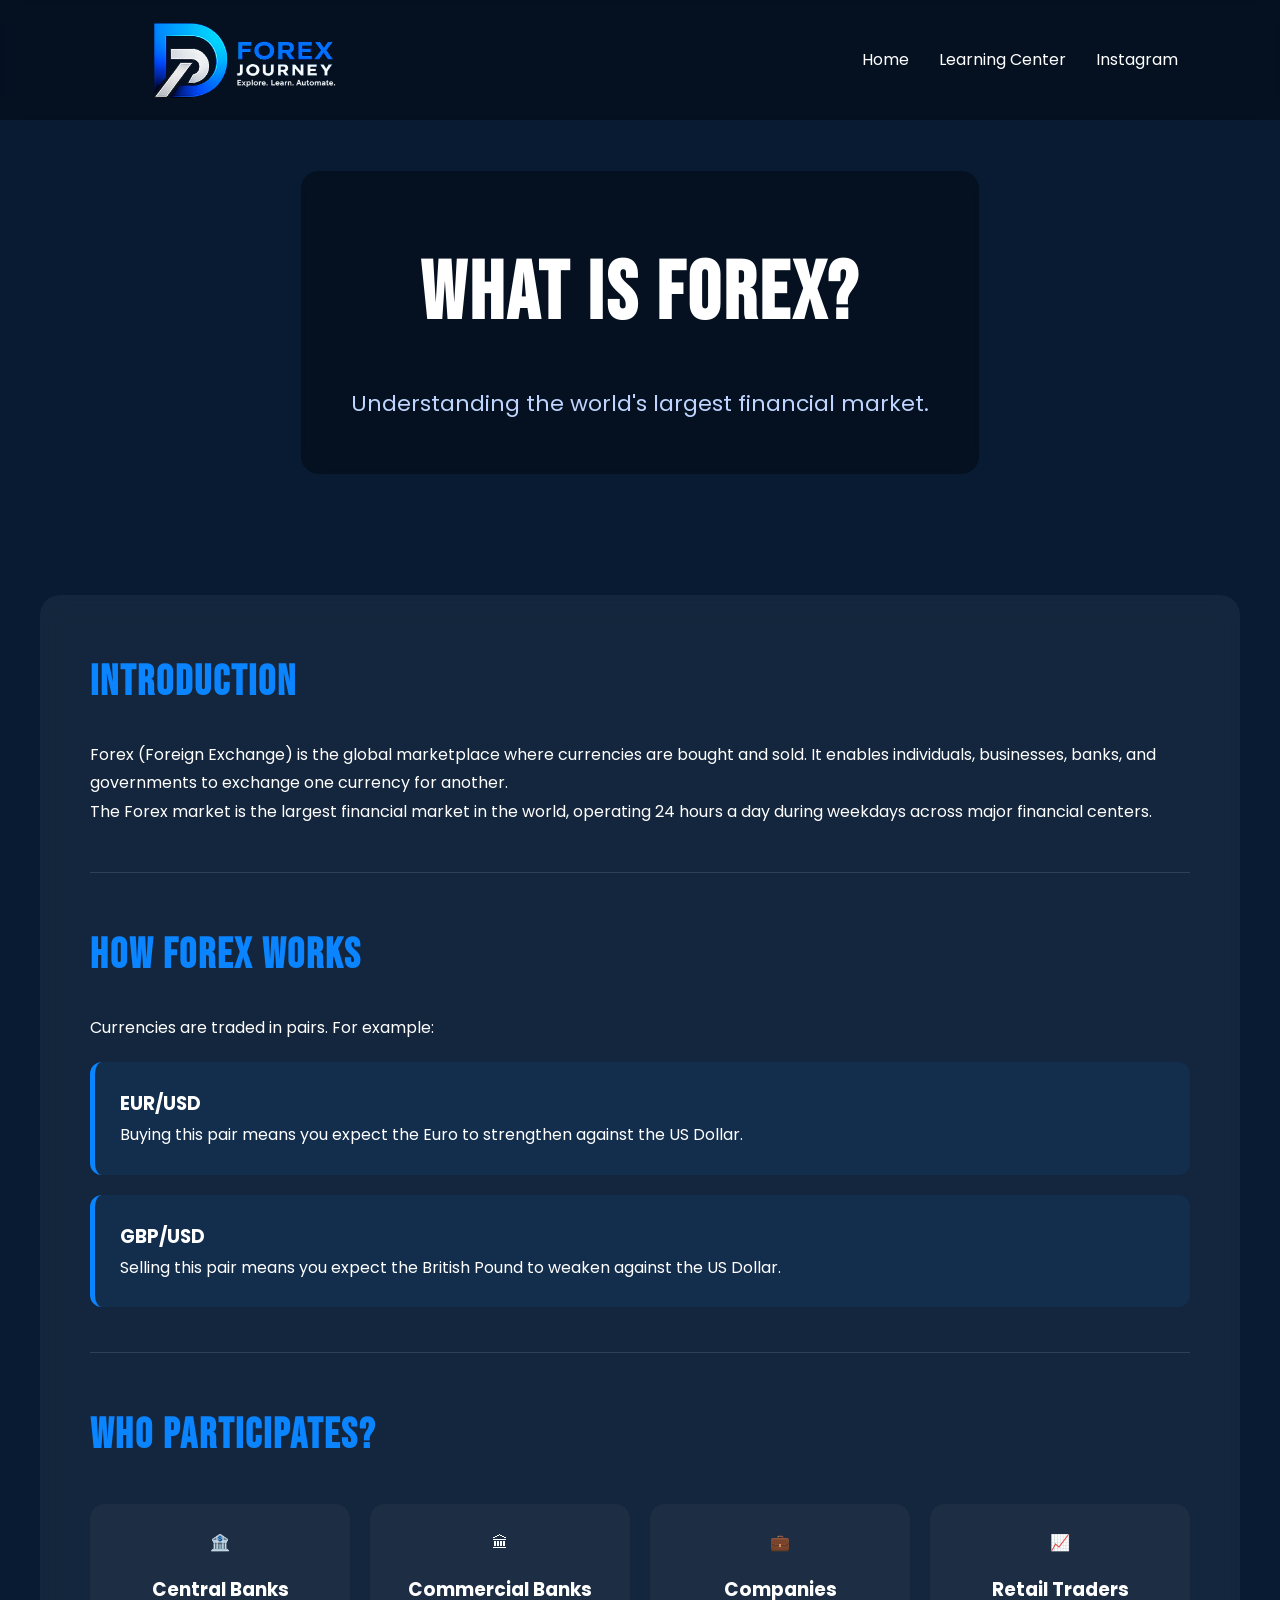
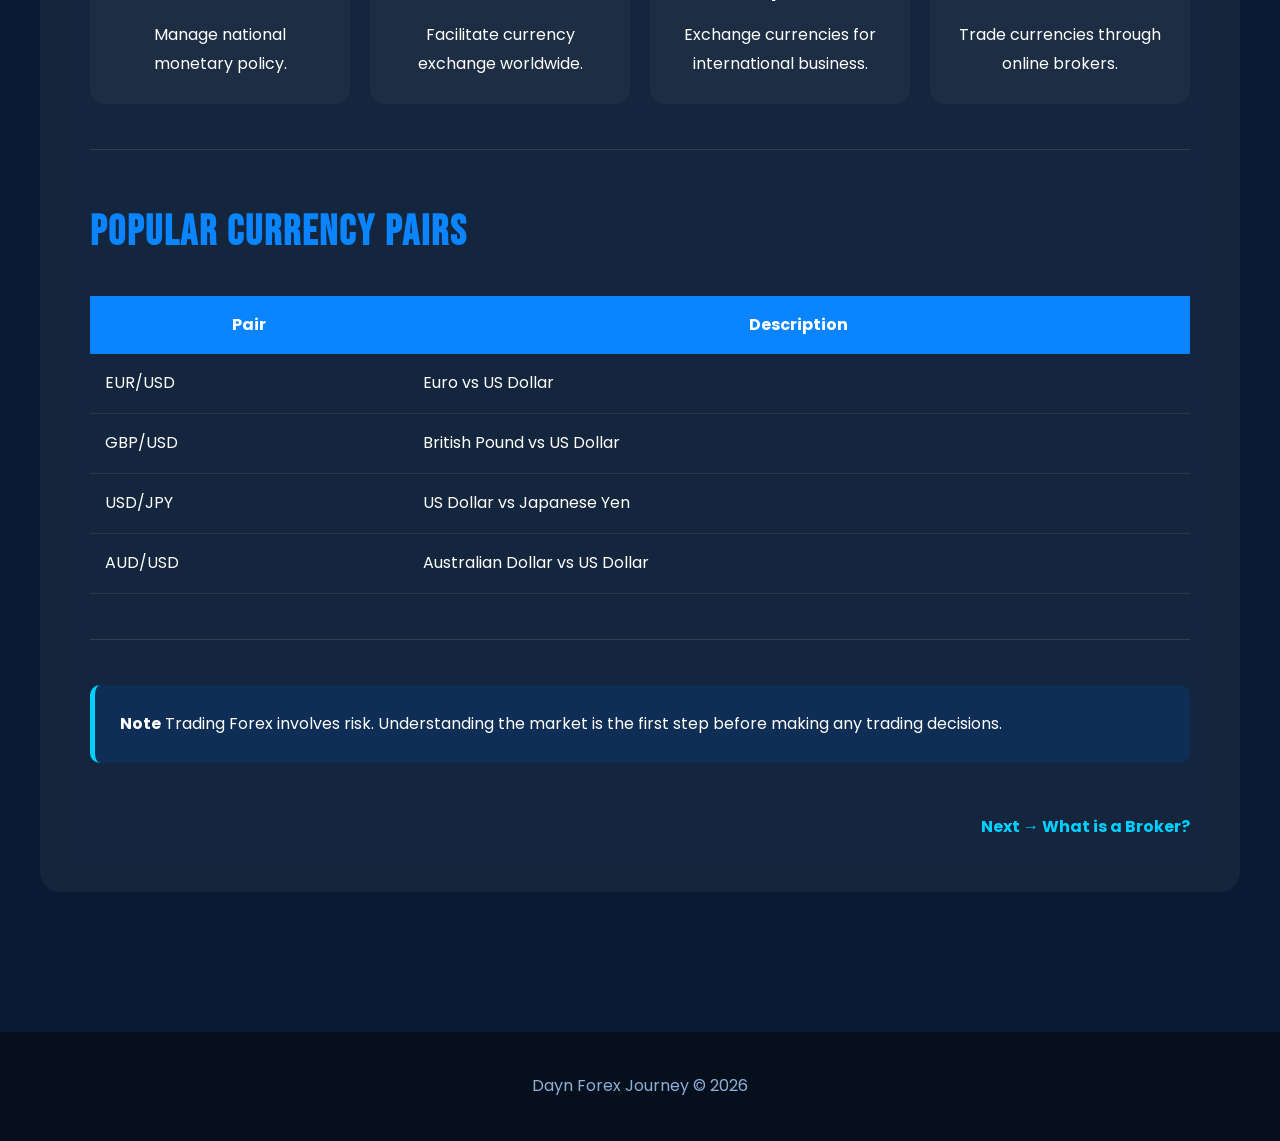
==== index.html @ 337f4b0b "Update index.html" ====
<!DOCTYPE html>
<html lang="en">

<head>

<meta charset="UTF-8">
<meta name="viewport" content="width=device-width, initial-scale=1.0">

<title>What is Forex? | Dayn Forex Journey</title>

<link rel="stylesheet" href="../css/style.css">

<link rel="preconnect" href="https://fonts.googleapis.com">

<link href="https://fonts.googleapis.com/css2?family=Poppins:wght@300;400;500;600;700&family=Bebas+Neue&display=swap" rel="stylesheet">
<style>
    *{
margin:0;
padding:0;
box-sizing:border-box;
}

body{

font-family:'Poppins',sans-serif;

background:#081B33;

color:white;

line-height:1.8;

background-image:
linear-gradient(rgba(8,27,51,.92),rgba(8,27,51,.95)),
url("../images/hero-bg.jpg");

background-size:cover;

background-attachment:fixed;

}

nav{

display:flex;

justify-content:space-between;

align-items:center;

padding:20px 8%;

background:rgba(0,0,0,.35);

backdrop-filter:blur(10px);

position:sticky;

top:0;

z-index:1000;

}

.logo{

font-family:'Bebas Neue';

font-size:34px;

letter-spacing:2px;

}

nav ul{

display:flex;

list-style:none;

gap:30px;

}

nav a{

text-decoration:none;

color:white;

transition:.3s;

}

nav a:hover{

color:#0A84FF;

}

.hero{

height:45vh;

display:flex;

justify-content:center;

align-items:center;

text-align:center;

}
.navbar-brand {
    display: flex;
            align-items: center;
            gap: 15px; /* Jarak antara logo dan teks */
            text-decoration: none;
        }

        .navbar-brand img {
            width: auto; /* Atur ukuran logo di sini */
            height: 80px;
        }

        .brand-text {
            font-size: 22px;
            font-weight: 700;
            color: #ffffff;
            letter-spacing: 1px;
        }

        .brand-text span {
            color: #0A84FF; /* Warna hijau untuk kata 'Forex' */
        }
.overlay{

background:rgba(0,0,0,.35);

padding:50px;

border-radius:18px;

backdrop-filter:blur(10px);

}

.hero h1{

font-family:'Bebas Neue';

font-size:82px;

letter-spacing:3px;

}

.hero p{

font-size:22px;

color:#BFD5FF;

margin-top:15px;

}

.container{

width:1200px;

max-width:95%;

margin:auto;

padding:70px 0;

}

.content{

background:rgba(255,255,255,.05);

padding:50px;

border-radius:20px;

backdrop-filter:blur(12px);

}

h2{

font-family:'Bebas Neue';

font-size:42px;

margin-bottom:20px;

letter-spacing:2px;

color:#0A84FF;

}

hr{

border:none;

height:1px;

background:rgba(255,255,255,.12);

margin:45px 0;

}

.card{

background:rgba(10,132,255,.08);

padding:25px;

border-left:5px solid #0A84FF;

border-radius:12px;

margin-top:20px;

}

.grid{

display:grid;

grid-template-columns:repeat(auto-fit,minmax(220px,1fr));

gap:20px;

margin-top:30px;

}

.info{

background:rgba(255,255,255,.04);

padding:25px;

border-radius:15px;

text-align:center;

transition:.3s;

}

.info:hover{

transform:translateY(-8px);

box-shadow:0 0 20px rgba(10,132,255,.35);

}

.info h3{

margin:15px 0;

}

table{

width:100%;

border-collapse:collapse;

margin-top:25px;

}

th{

background:#0A84FF;

padding:15px;

}

td{

padding:15px;

border-bottom:1px solid rgba(255,255,255,.08);

}

.note{

margin-top:40px;

padding:25px;

background:#0F2E55;

border-left:5px solid #00CFFF;

border-radius:10px;

}

.next{

margin-top:50px;

text-align:right;

}

.next a{

color:#00CFFF;

text-decoration:none;

font-weight:bold;

}

footer{

padding:40px;

text-align:center;

color:#8FAED8;

margin-top:70px;

background:#06101D;

}
</style>
</head>

<body>

<nav>
<a href="#" class="navbar-brand">
            <img src="logo.png">
            
        </a>

<ul>

<li><a href="index.html">Home</a></li>

<li><a href="documentation.html">Learning Center</a></li>

<li><a href="https://www.instagram.com/daynfx_/">Instagram</a></li>

</ul>

</nav>

<header class="hero">

<div class="overlay">

<h1>WHAT IS FOREX?</h1>

<p>

Understanding the world's largest financial market.

</p>

</div>

</header>

<div class="container">

<div class="content">

<h2>Introduction</h2>

<p>

Forex (Foreign Exchange) is the global marketplace where currencies are bought and sold. It enables individuals, businesses, banks, and governments to exchange one currency for another.

</p>

<p>

The Forex market is the largest financial market in the world, operating 24 hours a day during weekdays across major financial centers.

</p>

<hr>

<h2>How Forex Works</h2>

<p>

Currencies are traded in pairs.

For example:

</p>

<div class="card">

<h3>EUR/USD</h3>

<p>

Buying this pair means you expect the Euro to strengthen against the US Dollar.

</p>

</div>

<div class="card">

<h3>GBP/USD</h3>

<p>

Selling this pair means you expect the British Pound to weaken against the US Dollar.

</p>

</div>

<hr>

<h2>Who Participates?</h2>

<div class="grid">

<div class="info">

🏦

<h3>Central Banks</h3>

<p>

Manage national monetary policy.

</p>

</div>

<div class="info">

🏛

<h3>Commercial Banks</h3>

<p>

Facilitate currency exchange worldwide.

</p>

</div>

<div class="info">

💼

<h3>Companies</h3>

<p>

Exchange currencies for international business.

</p>

</div>

<div class="info">

📈

<h3>Retail Traders</h3>

<p>

Trade currencies through online brokers.

</p>

</div>

</div>

<hr>

<h2>Popular Currency Pairs</h2>

<table>

<tr>

<th>Pair</th>

<th>Description</th>

</tr>

<tr>

<td>EUR/USD</td>

<td>Euro vs US Dollar</td>

</tr>

<tr>

<td>GBP/USD</td>

<td>British Pound vs US Dollar</td>

</tr>

<tr>

<td>USD/JPY</td>

<td>US Dollar vs Japanese Yen</td>

</tr>

<tr>

<td>AUD/USD</td>

<td>Australian Dollar vs US Dollar</td>

</tr>

</table>

<hr>

<div class="note">

<strong>Note</strong>

Trading Forex involves risk. Understanding the market is the first step before making any trading decisions.

</div>

<div class="next">

<a href="what-is-broker.html">

Next →

What is a Broker?

</a>

</div>

</div>

</div>

<footer>

Dayn Forex Journey © 2026

</footer>

</body>

</html>
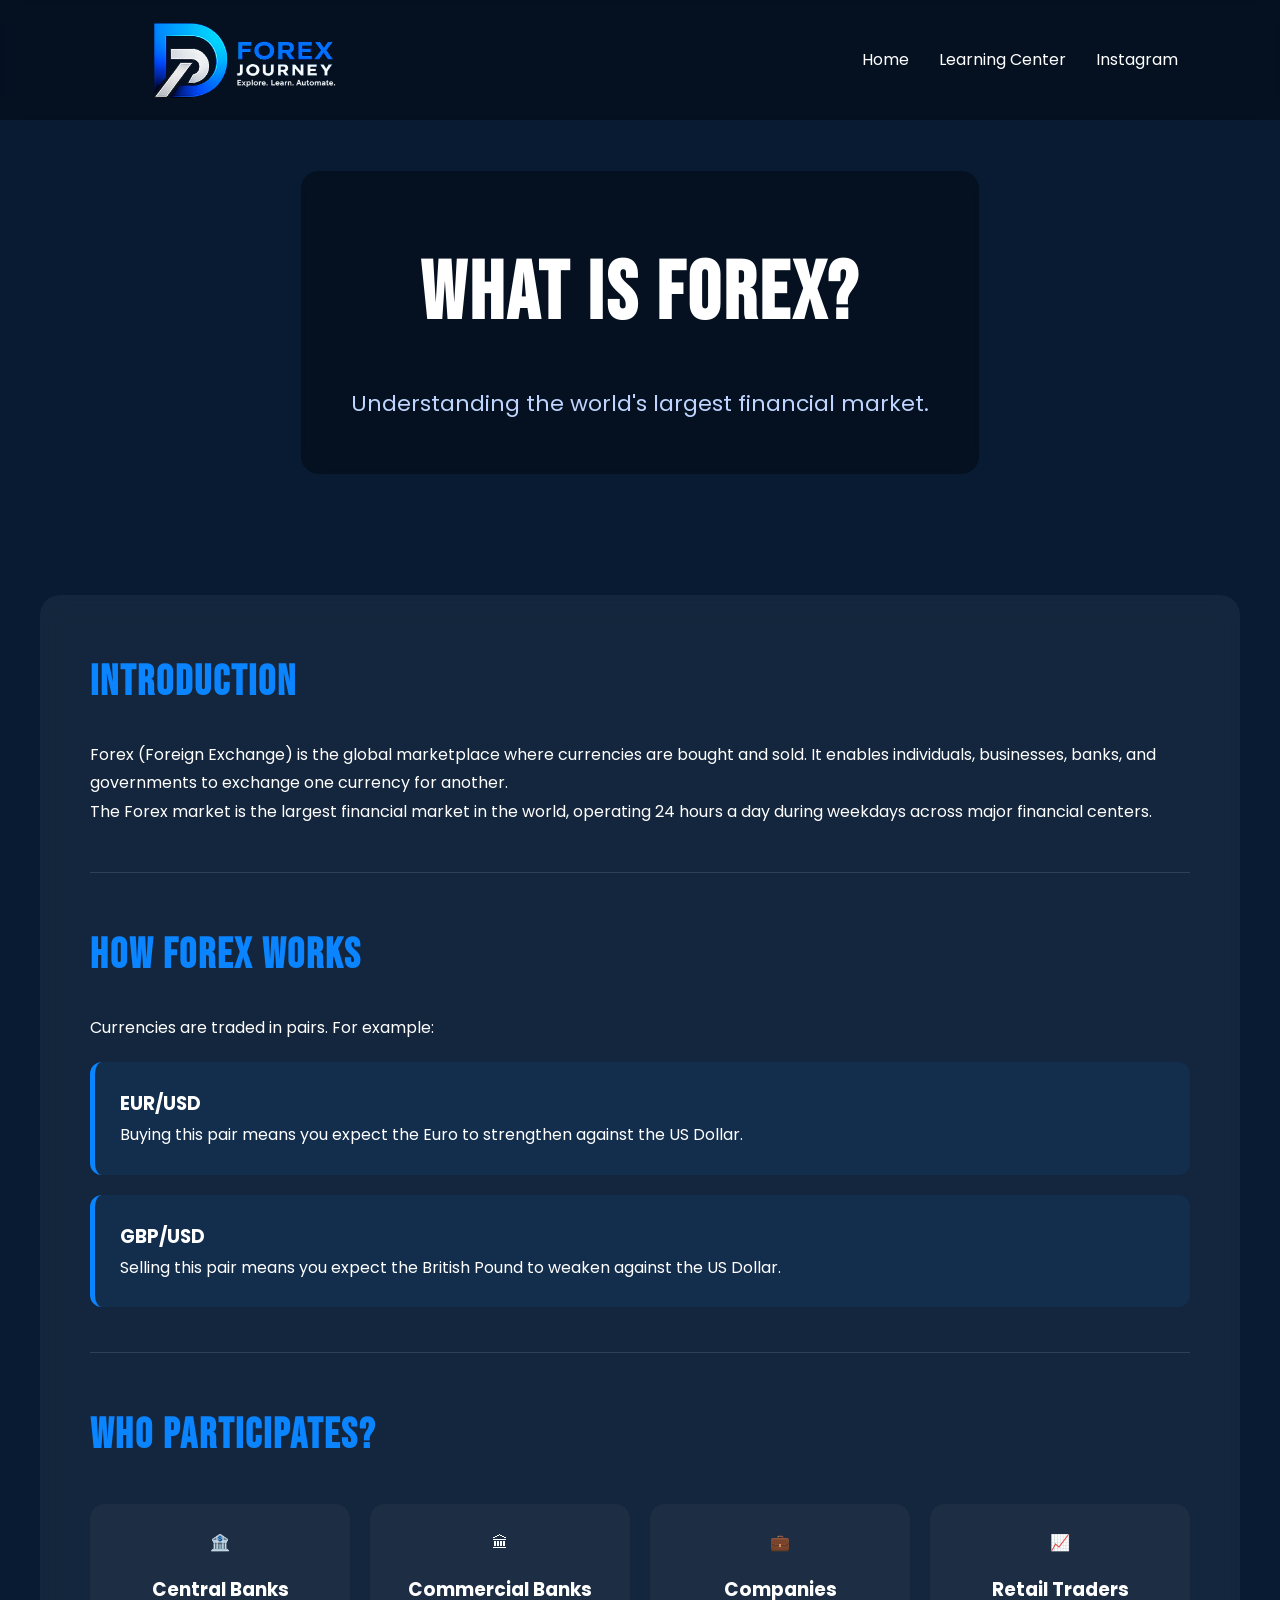
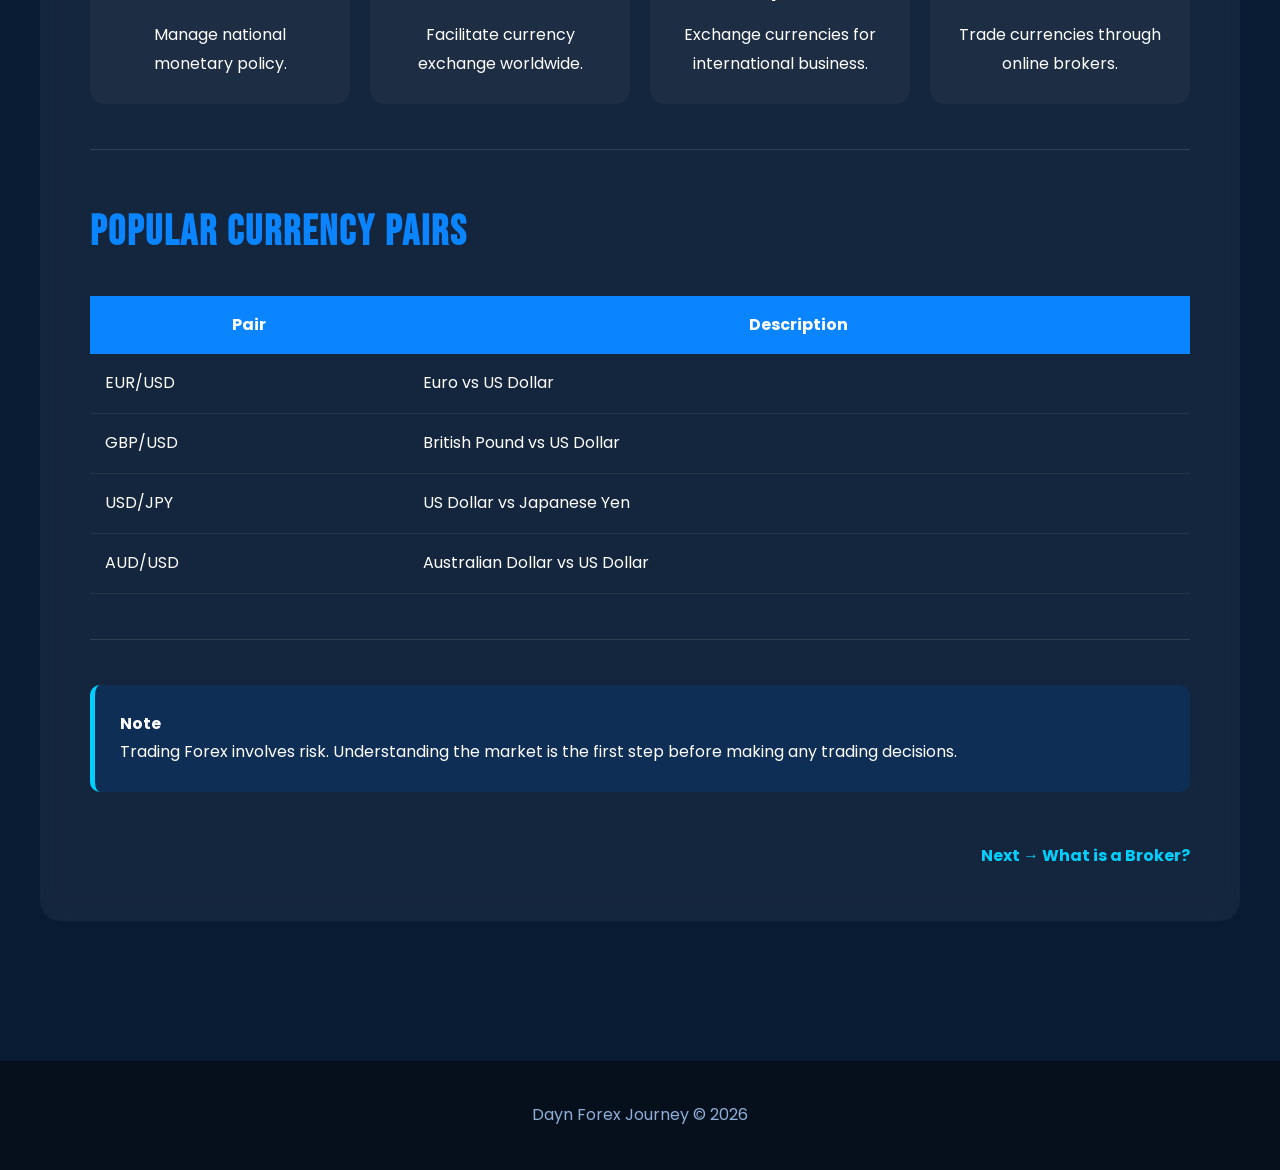
==== commit db00971d: "Refactor HTML and CSS for better structure and responsiveness" ====
--- a/index.html
+++ b/index.html
@@ -2,581 +2,422 @@
 <html lang="en">
 
 <head>
-
 <meta charset="UTF-8">
 <meta name="viewport" content="width=device-width, initial-scale=1.0">
 
 <title>What is Forex? | Dayn Forex Journey</title>
 
 <link rel="stylesheet" href="../css/style.css">
-
 <link rel="preconnect" href="https://fonts.googleapis.com">
-
 <link href="https://fonts.googleapis.com/css2?family=Poppins:wght@300;400;500;600;700&family=Bebas+Neue&display=swap" rel="stylesheet">
+
 <style>
-    *{
-margin:0;
-padding:0;
-box-sizing:border-box;
-}
-
-body{
-
-font-family:'Poppins',sans-serif;
-
-background:#081B33;
-
-color:white;
-
-line-height:1.8;
-
-background-image:
-linear-gradient(rgba(8,27,51,.92),rgba(8,27,51,.95)),
-url("../images/hero-bg.jpg");
-
-background-size:cover;
-
-background-attachment:fixed;
-
-}
-
-nav{
-
-display:flex;
-
-justify-content:space-between;
-
-align-items:center;
-
-padding:20px 8%;
-
-background:rgba(0,0,0,.35);
-
-backdrop-filter:blur(10px);
-
-position:sticky;
-
-top:0;
-
-z-index:1000;
-
-}
-
-.logo{
-
-font-family:'Bebas Neue';
-
-font-size:34px;
-
-letter-spacing:2px;
-
-}
-
-nav ul{
-
-display:flex;
-
-list-style:none;
-
-gap:30px;
-
-}
-
-nav a{
-
-text-decoration:none;
-
-color:white;
-
-transition:.3s;
-
-}
-
-nav a:hover{
-
-color:#0A84FF;
-
-}
-
-.hero{
-
-height:45vh;
-
-display:flex;
-
-justify-content:center;
-
-align-items:center;
-
-text-align:center;
-
-}
-.navbar-brand {
-    display: flex;
-            align-items: center;
-            gap: 15px; /* Jarak antara logo dan teks */
-            text-decoration: none;
-        }
-
-        .navbar-brand img {
-            width: auto; /* Atur ukuran logo di sini */
-            height: 80px;
-        }
-
-        .brand-text {
-            font-size: 22px;
-            font-weight: 700;
-            color: #ffffff;
-            letter-spacing: 1px;
-        }
-
-        .brand-text span {
-            color: #0A84FF; /* Warna hijau untuk kata 'Forex' */
-        }
-.overlay{
-
-background:rgba(0,0,0,.35);
-
-padding:50px;
-
-border-radius:18px;
-
-backdrop-filter:blur(10px);
-
-}
-
-.hero h1{
-
-font-family:'Bebas Neue';
-
-font-size:82px;
-
-letter-spacing:3px;
-
-}
-
-.hero p{
-
-font-size:22px;
-
-color:#BFD5FF;
-
-margin-top:15px;
-
-}
-
-.container{
-
-width:1200px;
-
-max-width:95%;
-
-margin:auto;
-
-padding:70px 0;
-
-}
-
-.content{
-
-background:rgba(255,255,255,.05);
-
-padding:50px;
-
-border-radius:20px;
-
-backdrop-filter:blur(12px);
-
-}
-
-h2{
-
-font-family:'Bebas Neue';
-
-font-size:42px;
-
-margin-bottom:20px;
-
-letter-spacing:2px;
-
-color:#0A84FF;
-
-}
-
-hr{
-
-border:none;
-
-height:1px;
-
-background:rgba(255,255,255,.12);
-
-margin:45px 0;
-
-}
-
-.card{
-
-background:rgba(10,132,255,.08);
-
-padding:25px;
-
-border-left:5px solid #0A84FF;
-
-border-radius:12px;
-
-margin-top:20px;
-
-}
-
-.grid{
-
-display:grid;
-
-grid-template-columns:repeat(auto-fit,minmax(220px,1fr));
-
-gap:20px;
-
-margin-top:30px;
-
-}
-
-.info{
-
-background:rgba(255,255,255,.04);
-
-padding:25px;
-
-border-radius:15px;
-
-text-align:center;
-
-transition:.3s;
-
-}
-
-.info:hover{
-
-transform:translateY(-8px);
-
-box-shadow:0 0 20px rgba(10,132,255,.35);
-
-}
-
-.info h3{
-
-margin:15px 0;
-
-}
-
-table{
-
-width:100%;
-
-border-collapse:collapse;
-
-margin-top:25px;
-
-}
-
-th{
-
-background:#0A84FF;
-
-padding:15px;
-
-}
-
-td{
-
-padding:15px;
-
-border-bottom:1px solid rgba(255,255,255,.08);
-
-}
-
-.note{
-
-margin-top:40px;
-
-padding:25px;
-
-background:#0F2E55;
-
-border-left:5px solid #00CFFF;
-
-border-radius:10px;
-
-}
-
-.next{
-
-margin-top:50px;
-
-text-align:right;
-
-}
-
-.next a{
-
-color:#00CFFF;
-
-text-decoration:none;
-
-font-weight:bold;
-
-}
-
-footer{
-
-padding:40px;
-
-text-align:center;
-
-color:#8FAED8;
-
-margin-top:70px;
-
-background:#06101D;
-
-}
+    * {
+        margin: 0;
+        padding: 0;
+        box-sizing: border-box;
+    }
+
+    body {
+        font-family: 'Poppins', sans-serif;
+        background: #081B33;
+        color: white;
+        line-height: 1.8;
+        background-image:
+            linear-gradient(rgba(8, 27, 51, .92), rgba(8, 27, 51, .95)),
+            url("../images/hero-bg.jpg");
+        background-size: cover;
+        background-attachment: fixed;
+    }
+
+    nav {
+        display: flex;
+        justify-content: space-between;
+        align-items: center;
+        padding: 20px 8%;
+        background: rgba(0, 0, 0, .35);
+        backdrop-filter: blur(10px);
+        position: sticky;
+        top: 0;
+        z-index: 1000;
+    }
+
+    .logo {
+        font-family: 'Bebas Neue';
+        font-size: 34px;
+        letter-spacing: 2px;
+    }
+
+    nav ul {
+        display: flex;
+        list-style: none;
+        gap: 30px;
+    }
+
+    nav a {
+        text-decoration: none;
+        color: white;
+        transition: .3s;
+    }
+
+    nav a:hover {
+        color: #0A84FF;
+    }
+
+    .hero {
+        height: 45vh;
+        display: flex;
+        justify-content: center;
+        align-items: center;
+        text-align: center;
+    }
+
+    .navbar-brand {
+        display: flex;
+        align-items: center;
+        gap: 15px;
+        text-decoration: none;
+    }
+
+    .navbar-brand img {
+        width: auto;
+        height: 80px;
+    }
+
+    .brand-text {
+        font-size: 22px;
+        font-weight: 700;
+        color: #ffffff;
+        letter-spacing: 1px;
+    }
+
+    .brand-text span {
+        color: #0A84FF;
+    }
+
+    .overlay {
+        background: rgba(0, 0, 0, .35);
+        padding: 50px;
+        border-radius: 18px;
+        backdrop-filter: blur(10px);
+    }
+
+    .hero h1 {
+        font-family: 'Bebas Neue';
+        font-size: 82px;
+        letter-spacing: 3px;
+    }
+
+    .hero p {
+        font-size: 22px;
+        color: #BFD5FF;
+        margin-top: 15px;
+    }
+
+    .container {
+        width: 1200px;
+        max-width: 95%;
+        margin: auto;
+        padding: 70px 0;
+    }
+
+    .content {
+        background: rgba(255, 255, 255, .05);
+        padding: 50px;
+        border-radius: 20px;
+        backdrop-filter: blur(12px);
+    }
+
+    h2 {
+        font-family: 'Bebas Neue';
+        font-size: 42px;
+        margin-bottom: 20px;
+        letter-spacing: 2px;
+        color: #0A84FF;
+    }
+
+    hr {
+        border: none;
+        height: 1px;
+        background: rgba(255, 255, 255, .12);
+        margin: 45px 0;
+    }
+
+    .card {
+        background: rgba(10, 132, 255, .08);
+        padding: 25px;
+        border-left: 5px solid #0A84FF;
+        border-radius: 12px;
+        margin-top: 20px;
+    }
+
+    .grid {
+        display: grid;
+        grid-template-columns: repeat(auto-fit, minmax(220px, 1fr));
+        gap: 20px;
+        margin-top: 30px;
+    }
+
+    .info {
+        background: rgba(255, 255, 255, .04);
+        padding: 25px;
+        border-radius: 15px;
+        text-align: center;
+        transition: .3s;
+    }
+
+    .info:hover {
+        transform: translateY(-8px);
+        box-shadow: 0 0 20px rgba(10, 132, 255, .35);
+    }
+
+    .info h3 {
+        margin: 15px 0;
+    }
+
+    table {
+        width: 100%;
+        border-collapse: collapse;
+        margin-top: 25px;
+    }
+
+    th {
+        background: #0A84FF;
+        padding: 15px;
+    }
+
+    td {
+        padding: 15px;
+        border-bottom: 1px solid rgba(255, 255, 255, .08);
+    }
+
+    .note {
+        margin-top: 40px;
+        padding: 25px;
+        background: #0F2E55;
+        border-left: 5px solid #00CFFF;
+        border-radius: 10px;
+    }
+
+    .next {
+        margin-top: 50px;
+        text-align: right;
+    }
+
+    .next a {
+        color: #00CFFF;
+        text-decoration: none;
+        font-weight: bold;
+    }
+
+    footer {
+        padding: 40px;
+        text-align: center;
+        color: #8FAED8;
+        margin-top: 70px;
+        background: #06101D;
+    }
+
+    /* =========================================
+       TAMBAHAN CSS HAMBURGER MENU & RESPONSIVE 
+       ========================================= */
+    .hamburger {
+        display: none;
+        cursor: pointer;
+        flex-direction: column;
+        gap: 5px;
+    }
+
+    .hamburger .bar {
+        width: 25px;
+        height: 3px;
+        background-color: white;
+        transition: all 0.3s ease;
+        border-radius: 3px;
+    }
+
+    @media (max-width: 768px) {
+        .hamburger {
+            display: flex;
+        }
+
+        nav ul {
+            position: absolute;
+            top: 100%; /* Turun persis ke bawah navbar */
+            left: -100%; /* Sembunyikan ke sisi kiri layar secara default */
+            flex-direction: column;
+            background: rgba(8, 27, 51, 0.95); /* Warna background gelap supaya teks terbaca */
+            width: 100%;
+            text-align: center;
+            transition: 0.4s ease;
+            padding: 20px 0;
+            backdrop-filter: blur(10px);
+            gap: 0;
+            border-bottom: 1px solid rgba(255,255,255,0.1);
+        }
+
+        /* Class ini ditambahkan oleh JavaScript saat hamburger diklik */
+        nav ul.active {
+            left: 0;
+        }
+
+        nav ul li {
+            margin: 15px 0;
+        }
+
+        /* Animasi garis hamburger menjadi bentuk 'X' */
+        .hamburger.active .bar:nth-child(1) {
+            transform: translateY(8px) rotate(45deg);
+        }
+        .hamburger.active .bar:nth-child(2) {
+            opacity: 0;
+        }
+        .hamburger.active .bar:nth-child(3) {
+            transform: translateY(-8px) rotate(-45deg);
+        }
+        
+        /* Tambahan penyesuaian teks hero di mobile agar tidak terlalu besar */
+        .hero h1 {
+            font-size: 50px;
+        }
+        .hero p {
+            font-size: 16px;
+        }
+        .overlay {
+            padding: 30px;
+        }
+    }
 </style>
 </head>
 
 <body>
 
 <nav>
-<a href="#" class="navbar-brand">
-            <img src="logo.png">
-            
-        </a>
-
-<ul>
-
-<li><a href="index.html">Home</a></li>
-
-<li><a href="documentation.html">Learning Center</a></li>
-
-<li><a href="https://www.instagram.com/daynfx_/">Instagram</a></li>
-
-</ul>
-
+    <a href="#" class="navbar-brand">
+        <img src="logo.png">
+    </a>
+
+    <ul>
+        <li><a href="index.html">Home</a></li>
+        <li><a href="documentation.html">Learning Center</a></li>
+        <li><a href="https://www.instagram.com/daynfx_/">Instagram</a></li>
+    </ul>
+
+    <!-- TAMBAHAN HTML HAMBURGER ICON -->
+    <div class="hamburger">
+        <span class="bar"></span>
+        <span class="bar"></span>
+        <span class="bar"></span>
+    </div>
 </nav>
 
 <header class="hero">
-
-<div class="overlay">
-
-<h1>WHAT IS FOREX?</h1>
-
-<p>
-
-Understanding the world's largest financial market.
-
-</p>
-
+    <div class="overlay">
+        <h1>WHAT IS FOREX?</h1>
+        <p>Understanding the world's largest financial market.</p>
+    </div>
+</header>
+
+<div class="container">
+    <div class="content">
+        <h2>Introduction</h2>
+        <p>
+        Forex (Foreign Exchange) is the global marketplace where currencies are bought and sold. It enables individuals, businesses, banks, and governments to exchange one currency for another.
+        </p>
+        <p>
+        The Forex market is the largest financial market in the world, operating 24 hours a day during weekdays across major financial centers.
+        </p>
+        <hr>
+
+        <h2>How Forex Works</h2>
+        <p>Currencies are traded in pairs. For example:</p>
+
+        <div class="card">
+            <h3>EUR/USD</h3>
+            <p>Buying this pair means you expect the Euro to strengthen against the US Dollar.</p>
+        </div>
+        <div class="card">
+            <h3>GBP/USD</h3>
+            <p>Selling this pair means you expect the British Pound to weaken against the US Dollar.</p>
+        </div>
+        <hr>
+
+        <h2>Who Participates?</h2>
+        <div class="grid">
+            <div class="info">
+                🏦
+                <h3>Central Banks</h3>
+                <p>Manage national monetary policy.</p>
+            </div>
+            <div class="info">
+                🏛
+                <h3>Commercial Banks</h3>
+                <p>Facilitate currency exchange worldwide.</p>
+            </div>
+            <div class="info">
+                💼
+                <h3>Companies</h3>
+                <p>Exchange currencies for international business.</p>
+            </div>
+            <div class="info">
+                📈
+                <h3>Retail Traders</h3>
+                <p>Trade currencies through online brokers.</p>
+            </div>
+        </div>
+        <hr>
+
+        <h2>Popular Currency Pairs</h2>
+        <table>
+            <tr>
+                <th>Pair</th>
+                <th>Description</th>
+            </tr>
+            <tr>
+                <td>EUR/USD</td>
+                <td>Euro vs US Dollar</td>
+            </tr>
+            <tr>
+                <td>GBP/USD</td>
+                <td>British Pound vs US Dollar</td>
+            </tr>
+            <tr>
+                <td>USD/JPY</td>
+                <td>US Dollar vs Japanese Yen</td>
+            </tr>
+            <tr>
+                <td>AUD/USD</td>
+                <td>Australian Dollar vs US Dollar</td>
+            </tr>
+        </table>
+        <hr>
+
+        <div class="note">
+            <strong>Note</strong><br>
+            Trading Forex involves risk. Understanding the market is the first step before making any trading decisions.
+        </div>
+
+        <div class="next">
+            <a href="what-is-broker.html">Next → What is a Broker?</a>
+        </div>
+    </div>
 </div>
 
-</header>
-
-<div class="container">
-
-<div class="content">
-
-<h2>Introduction</h2>
-
-<p>
-
-Forex (Foreign Exchange) is the global marketplace where currencies are bought and sold. It enables individuals, businesses, banks, and governments to exchange one currency for another.
-
-</p>
-
-<p>
-
-The Forex market is the largest financial market in the world, operating 24 hours a day during weekdays across major financial centers.
-
-</p>
-
-<hr>
-
-<h2>How Forex Works</h2>
-
-<p>
-
-Currencies are traded in pairs.
-
-For example:
-
-</p>
-
-<div class="card">
-
-<h3>EUR/USD</h3>
-
-<p>
-
-Buying this pair means you expect the Euro to strengthen against the US Dollar.
-
-</p>
-
-</div>
-
-<div class="card">
-
-<h3>GBP/USD</h3>
-
-<p>
-
-Selling this pair means you expect the British Pound to weaken against the US Dollar.
-
-</p>
-
-</div>
-
-<hr>
-
-<h2>Who Participates?</h2>
-
-<div class="grid">
-
-<div class="info">
-
-🏦
-
-<h3>Central Banks</h3>
-
-<p>
-
-Manage national monetary policy.
-
-</p>
-
-</div>
-
-<div class="info">
-
-🏛
-
-<h3>Commercial Banks</h3>
-
-<p>
-
-Facilitate currency exchange worldwide.
-
-</p>
-
-</div>
-
-<div class="info">
-
-💼
-
-<h3>Companies</h3>
-
-<p>
-
-Exchange currencies for international business.
-
-</p>
-
-</div>
-
-<div class="info">
-
-📈
-
-<h3>Retail Traders</h3>
-
-<p>
-
-Trade currencies through online brokers.
-
-</p>
-
-</div>
-
-</div>
-
-<hr>
-
-<h2>Popular Currency Pairs</h2>
-
-<table>
-
-<tr>
-
-<th>Pair</th>
-
-<th>Description</th>
-
-</tr>
-
-<tr>
-
-<td>EUR/USD</td>
-
-<td>Euro vs US Dollar</td>
-
-</tr>
-
-<tr>
-
-<td>GBP/USD</td>
-
-<td>British Pound vs US Dollar</td>
-
-</tr>
-
-<tr>
-
-<td>USD/JPY</td>
-
-<td>US Dollar vs Japanese Yen</td>
-
-</tr>
-
-<tr>
-
-<td>AUD/USD</td>
-
-<td>Australian Dollar vs US Dollar</td>
-
-</tr>
-
-</table>
-
-<hr>
-
-<div class="note">
-
-<strong>Note</strong>
-
-Trading Forex involves risk. Understanding the market is the first step before making any trading decisions.
-
-</div>
-
-<div class="next">
-
-<a href="what-is-broker.html">
-
-Next →
-
-What is a Broker?
-
-</a>
-
-</div>
-
-</div>
-
-</div>
-
 <footer>
-
-Dayn Forex Journey © 2026
-
+    Dayn Forex Journey © 2026
 </footer>
 
+<!-- TAMBAHAN JAVASCRIPT UNTUK TRIGGER MENU -->
+<script>
+    const hamburger = document.querySelector(".hamburger");
+    const navMenu = document.querySelector("nav ul");
+
+    hamburger.addEventListener("click", () => {
+        // Menambah/menghapus class "active" saat ikon diklik
+        hamburger.classList.toggle("active");
+        navMenu.classList.toggle("active");
+    });
+</script>
+
 </body>
-
 </html>
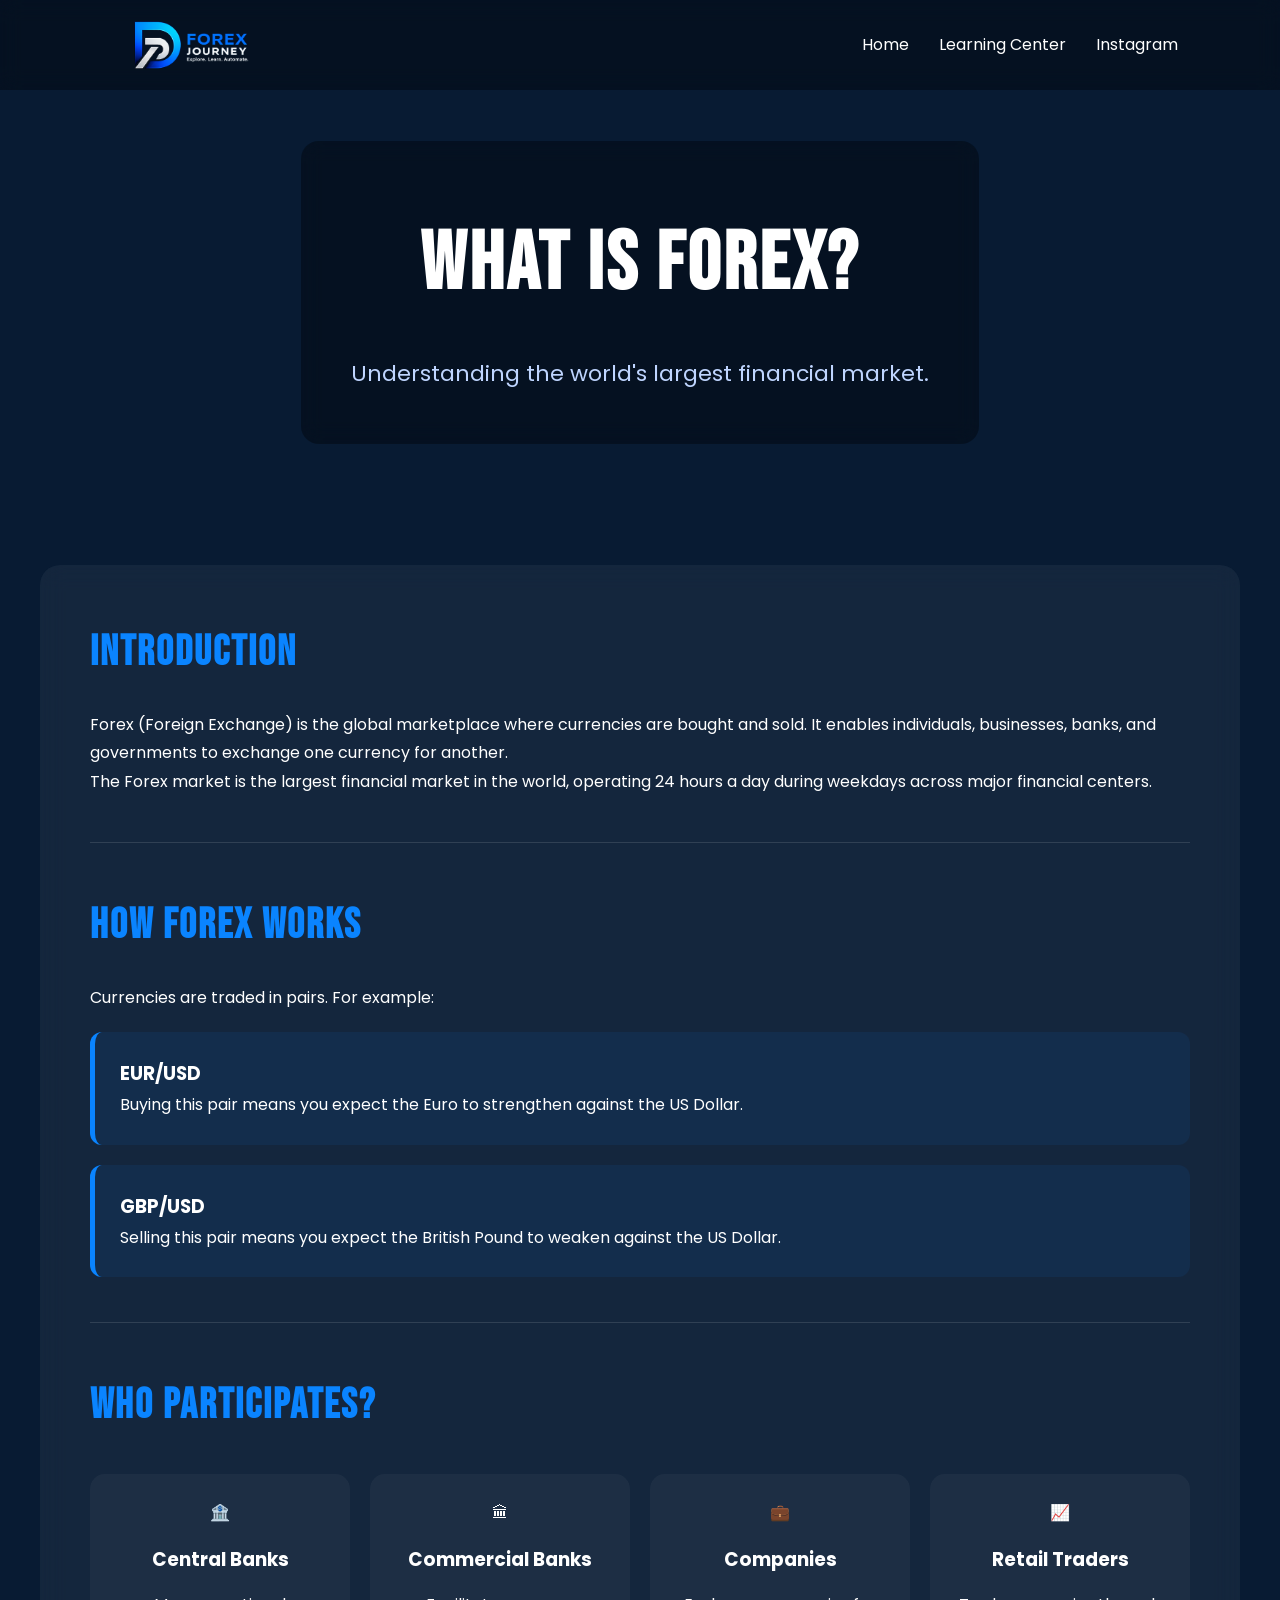
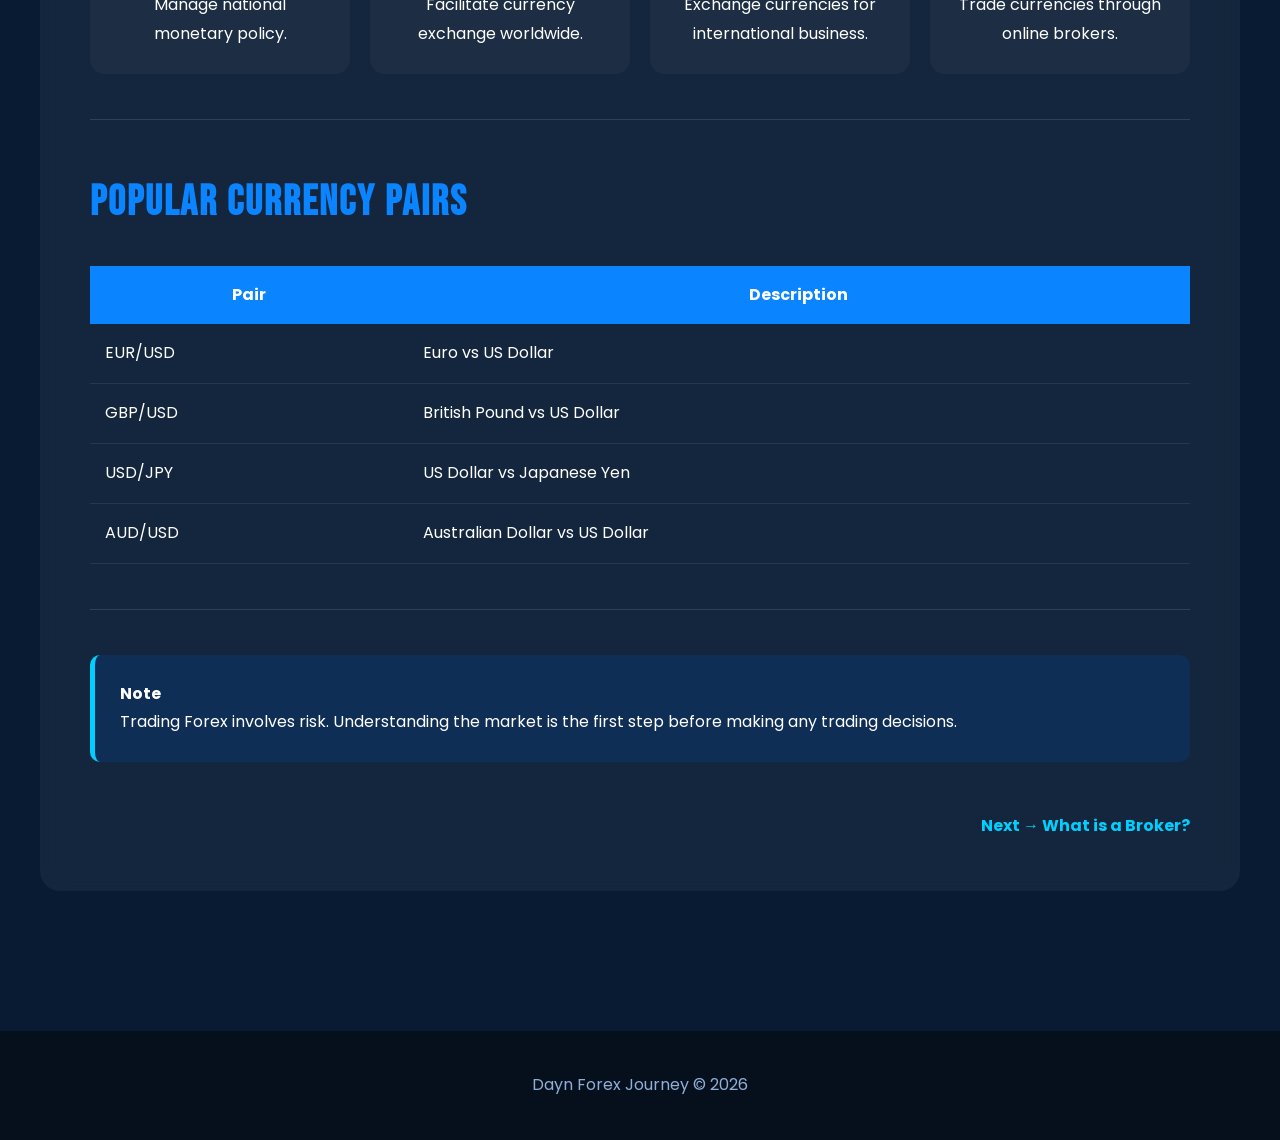
==== commit c7f97003: "Update index.html" ====
--- a/index.html
+++ b/index.html
@@ -81,7 +81,7 @@
 
     .navbar-brand img {
         width: auto;
-        height: 80px;
+        height: 50px;
     }
 
     .brand-text {
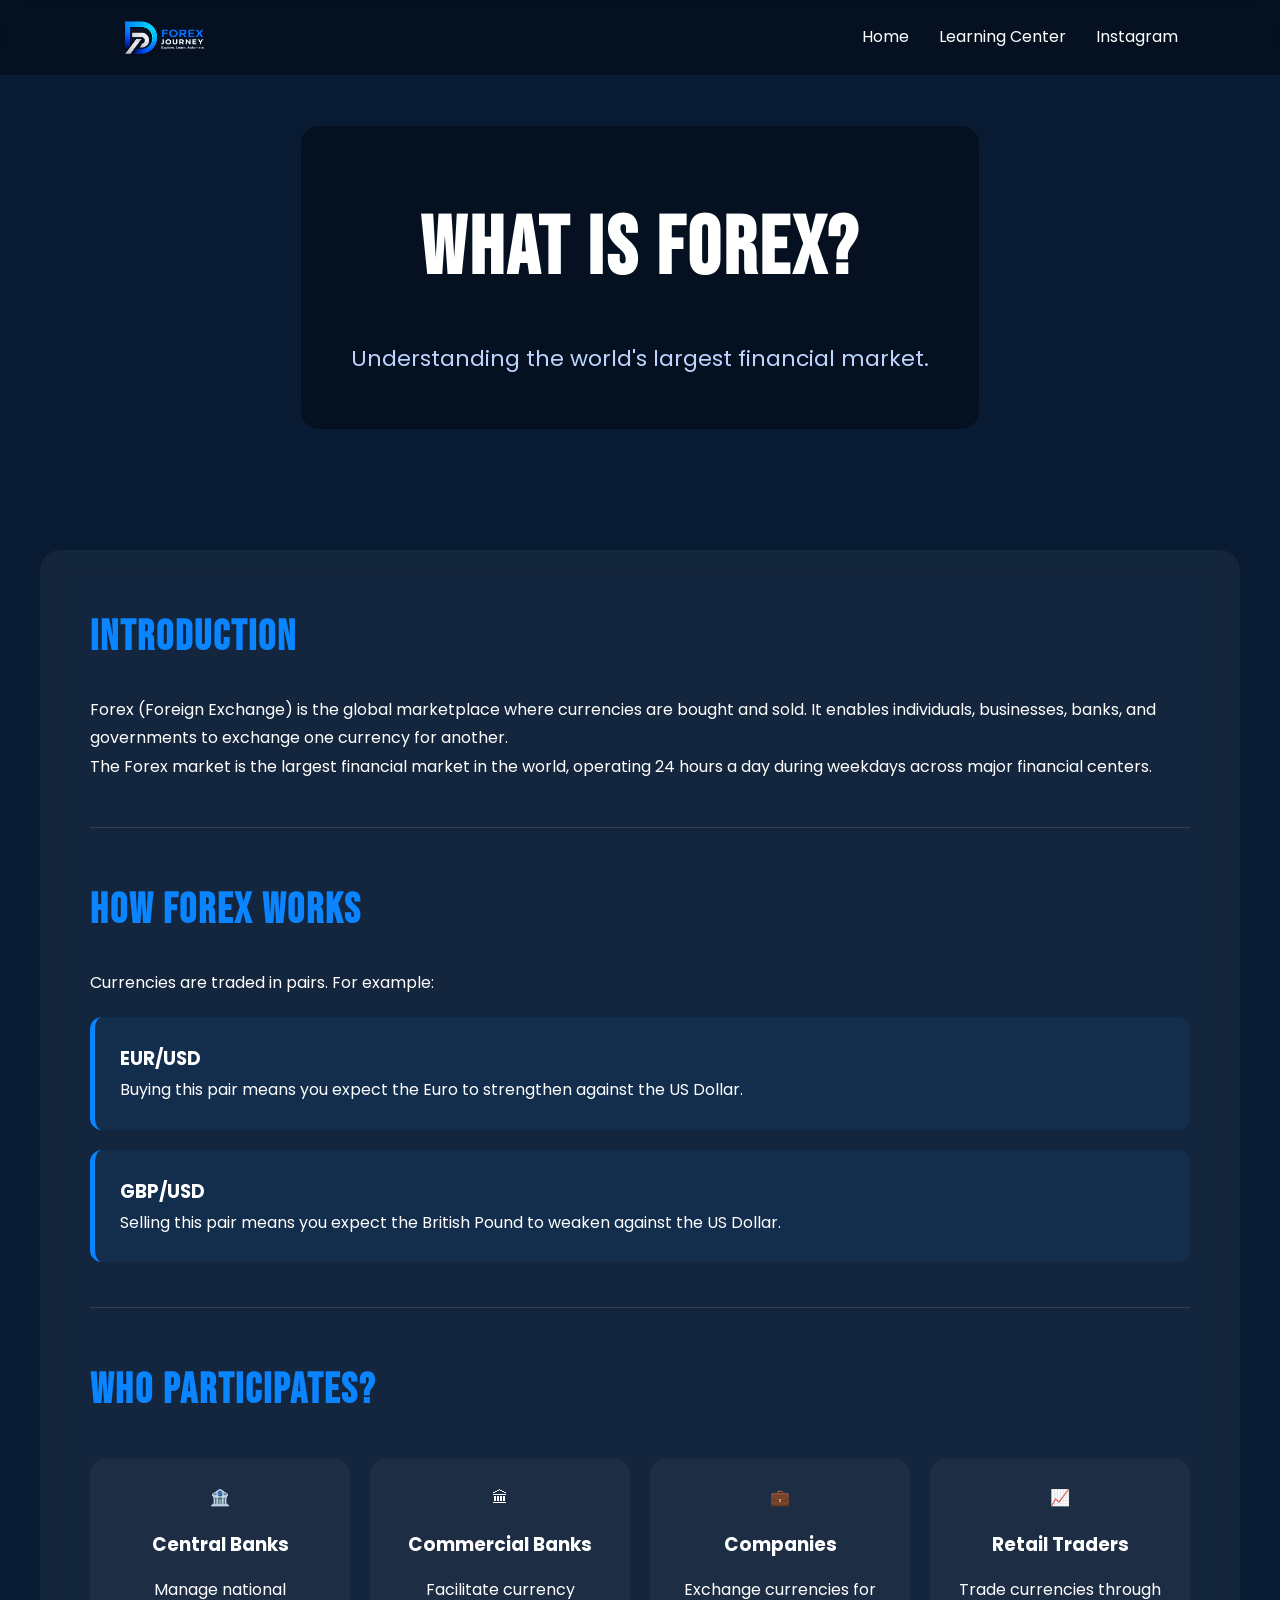
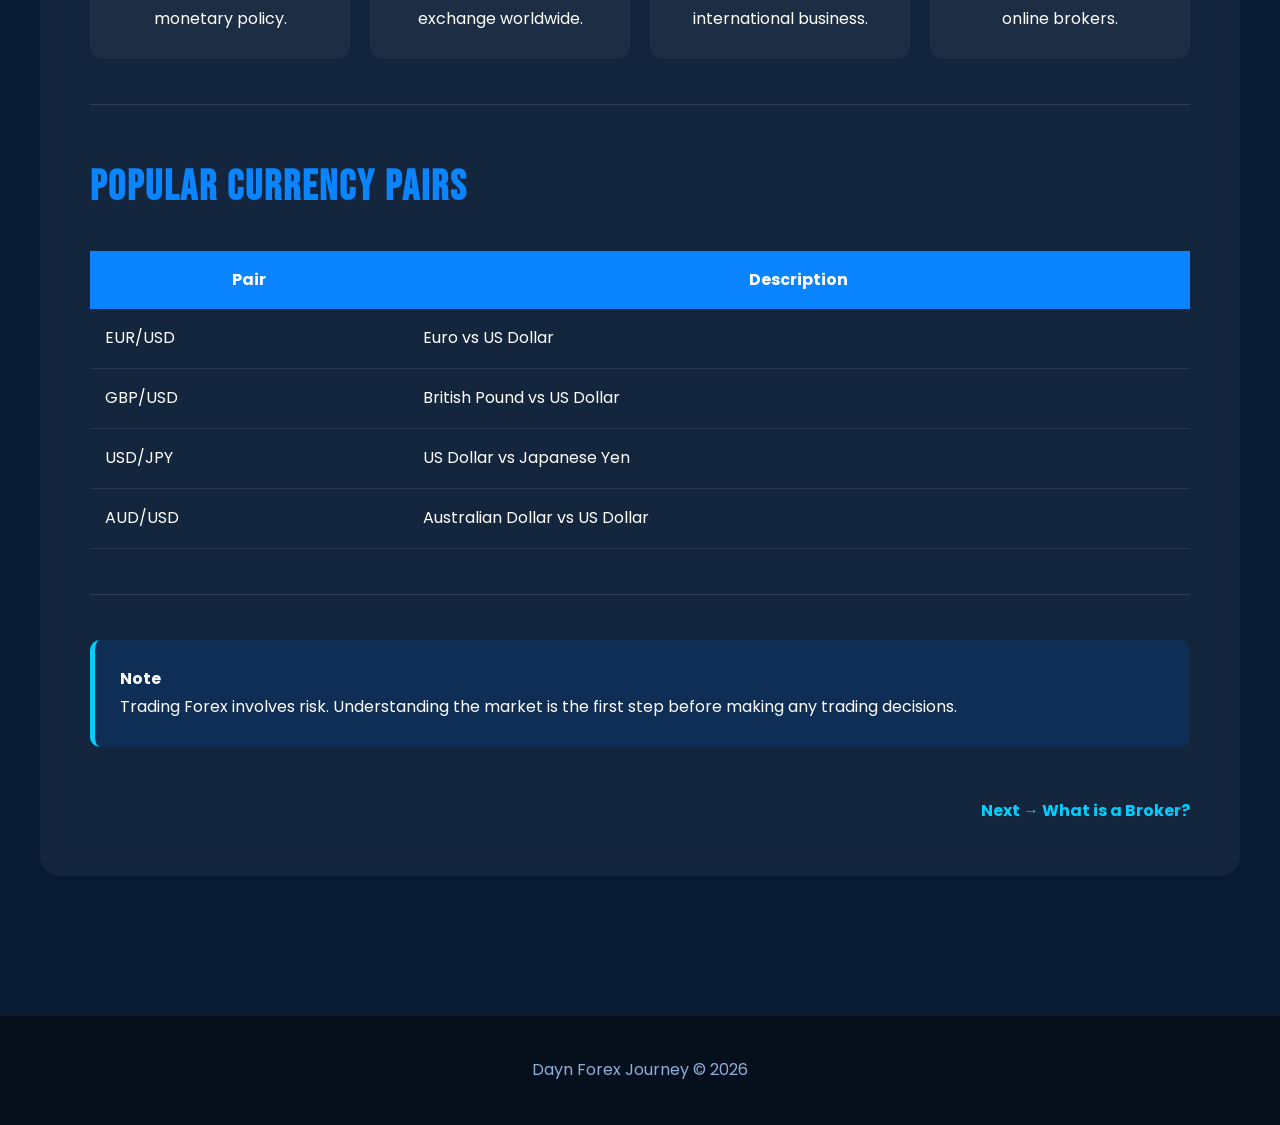
==== commit 3d7a85e0: "Update index.html" ====
--- a/index.html
+++ b/index.html
@@ -81,7 +81,7 @@
 
     .navbar-brand img {
         width: auto;
-        height: 50px;
+        height: 35px;
     }
 
     .brand-text {
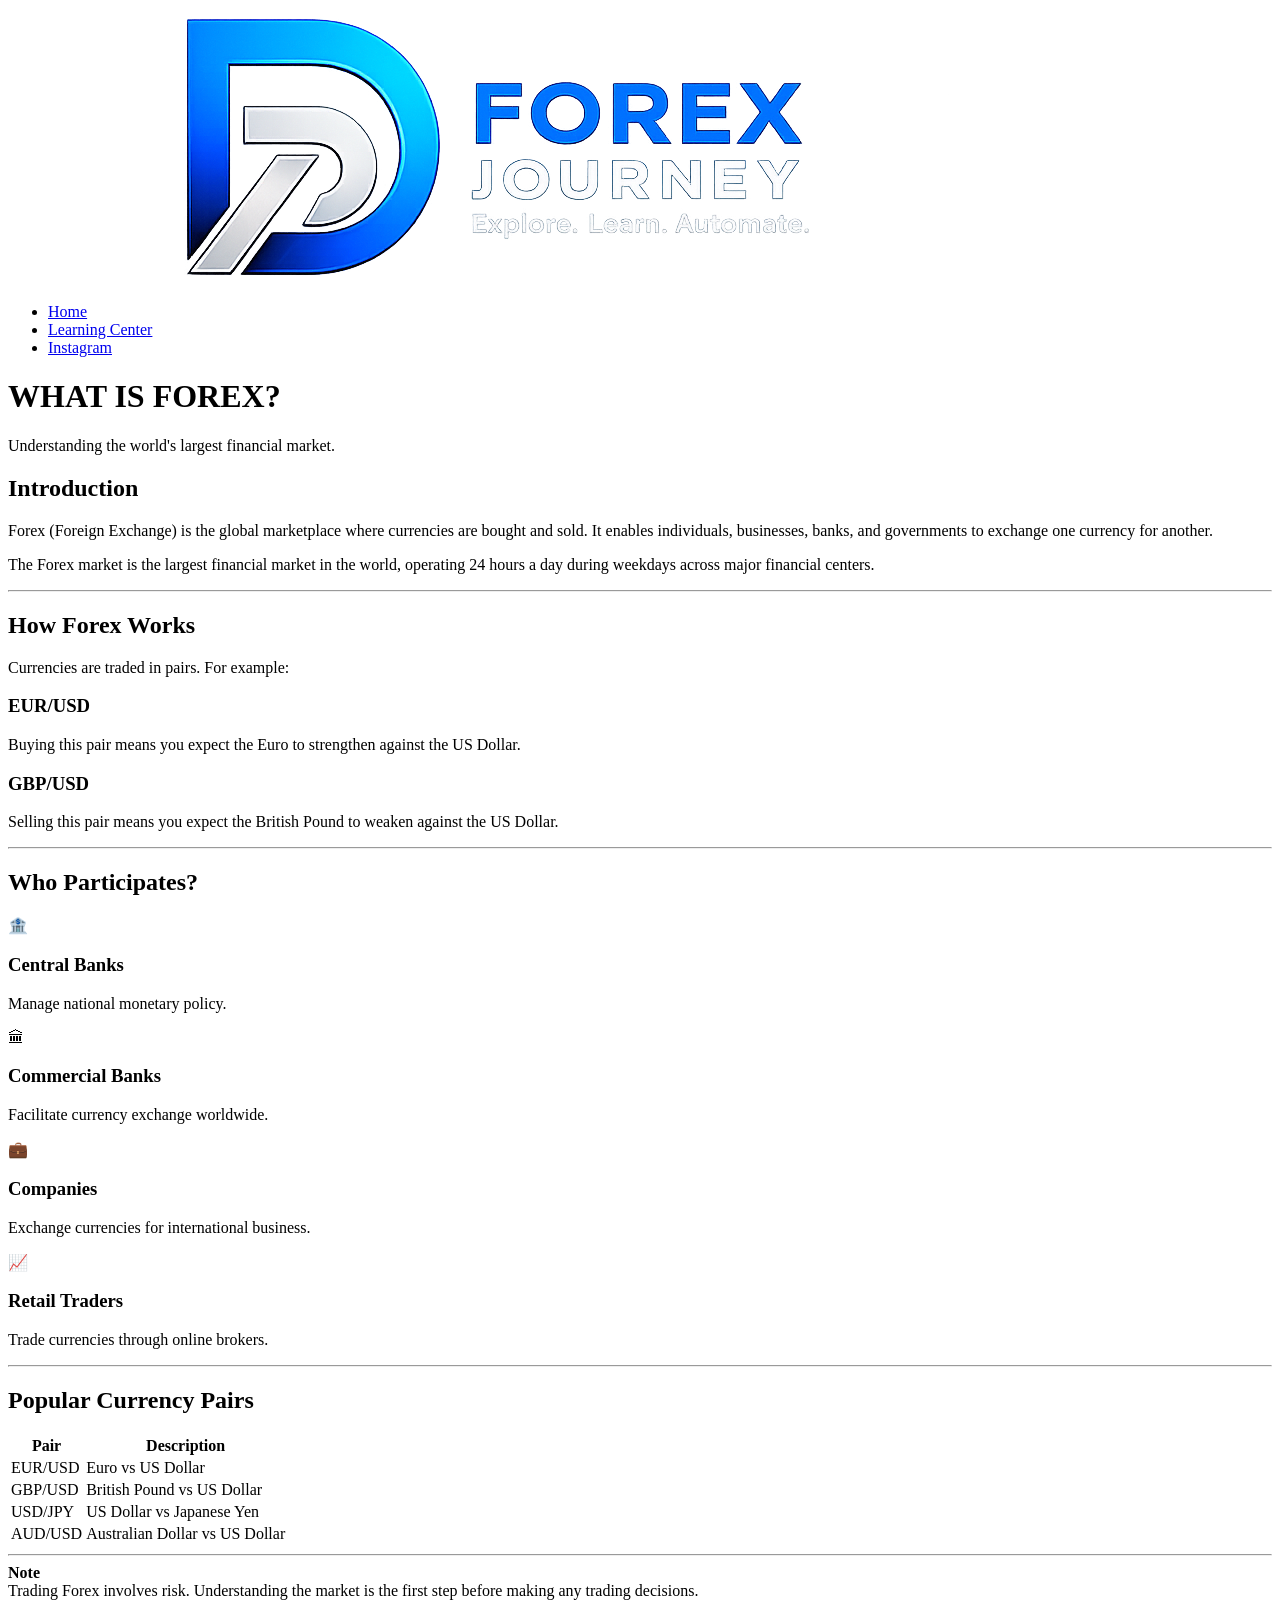
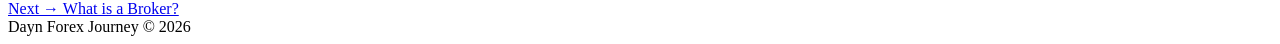
==== commit dac0b17a: "Update index.html" ====
--- a/index.html
+++ b/index.html
@@ -11,283 +11,6 @@
 <link rel="preconnect" href="https://fonts.googleapis.com">
 <link href="https://fonts.googleapis.com/css2?family=Poppins:wght@300;400;500;600;700&family=Bebas+Neue&display=swap" rel="stylesheet">
 
-<style>
-    * {
-        margin: 0;
-        padding: 0;
-        box-sizing: border-box;
-    }
-
-    body {
-        font-family: 'Poppins', sans-serif;
-        background: #081B33;
-        color: white;
-        line-height: 1.8;
-        background-image:
-            linear-gradient(rgba(8, 27, 51, .92), rgba(8, 27, 51, .95)),
-            url("../images/hero-bg.jpg");
-        background-size: cover;
-        background-attachment: fixed;
-    }
-
-    nav {
-        display: flex;
-        justify-content: space-between;
-        align-items: center;
-        padding: 20px 8%;
-        background: rgba(0, 0, 0, .35);
-        backdrop-filter: blur(10px);
-        position: sticky;
-        top: 0;
-        z-index: 1000;
-    }
-
-    .logo {
-        font-family: 'Bebas Neue';
-        font-size: 34px;
-        letter-spacing: 2px;
-    }
-
-    nav ul {
-        display: flex;
-        list-style: none;
-        gap: 30px;
-    }
-
-    nav a {
-        text-decoration: none;
-        color: white;
-        transition: .3s;
-    }
-
-    nav a:hover {
-        color: #0A84FF;
-    }
-
-    .hero {
-        height: 45vh;
-        display: flex;
-        justify-content: center;
-        align-items: center;
-        text-align: center;
-    }
-
-    .navbar-brand {
-        display: flex;
-        align-items: center;
-        gap: 15px;
-        text-decoration: none;
-    }
-
-    .navbar-brand img {
-        width: auto;
-        height: 35px;
-    }
-
-    .brand-text {
-        font-size: 22px;
-        font-weight: 700;
-        color: #ffffff;
-        letter-spacing: 1px;
-    }
-
-    .brand-text span {
-        color: #0A84FF;
-    }
-
-    .overlay {
-        background: rgba(0, 0, 0, .35);
-        padding: 50px;
-        border-radius: 18px;
-        backdrop-filter: blur(10px);
-    }
-
-    .hero h1 {
-        font-family: 'Bebas Neue';
-        font-size: 82px;
-        letter-spacing: 3px;
-    }
-
-    .hero p {
-        font-size: 22px;
-        color: #BFD5FF;
-        margin-top: 15px;
-    }
-
-    .container {
-        width: 1200px;
-        max-width: 95%;
-        margin: auto;
-        padding: 70px 0;
-    }
-
-    .content {
-        background: rgba(255, 255, 255, .05);
-        padding: 50px;
-        border-radius: 20px;
-        backdrop-filter: blur(12px);
-    }
-
-    h2 {
-        font-family: 'Bebas Neue';
-        font-size: 42px;
-        margin-bottom: 20px;
-        letter-spacing: 2px;
-        color: #0A84FF;
-    }
-
-    hr {
-        border: none;
-        height: 1px;
-        background: rgba(255, 255, 255, .12);
-        margin: 45px 0;
-    }
-
-    .card {
-        background: rgba(10, 132, 255, .08);
-        padding: 25px;
-        border-left: 5px solid #0A84FF;
-        border-radius: 12px;
-        margin-top: 20px;
-    }
-
-    .grid {
-        display: grid;
-        grid-template-columns: repeat(auto-fit, minmax(220px, 1fr));
-        gap: 20px;
-        margin-top: 30px;
-    }
-
-    .info {
-        background: rgba(255, 255, 255, .04);
-        padding: 25px;
-        border-radius: 15px;
-        text-align: center;
-        transition: .3s;
-    }
-
-    .info:hover {
-        transform: translateY(-8px);
-        box-shadow: 0 0 20px rgba(10, 132, 255, .35);
-    }
-
-    .info h3 {
-        margin: 15px 0;
-    }
-
-    table {
-        width: 100%;
-        border-collapse: collapse;
-        margin-top: 25px;
-    }
-
-    th {
-        background: #0A84FF;
-        padding: 15px;
-    }
-
-    td {
-        padding: 15px;
-        border-bottom: 1px solid rgba(255, 255, 255, .08);
-    }
-
-    .note {
-        margin-top: 40px;
-        padding: 25px;
-        background: #0F2E55;
-        border-left: 5px solid #00CFFF;
-        border-radius: 10px;
-    }
-
-    .next {
-        margin-top: 50px;
-        text-align: right;
-    }
-
-    .next a {
-        color: #00CFFF;
-        text-decoration: none;
-        font-weight: bold;
-    }
-
-    footer {
-        padding: 40px;
-        text-align: center;
-        color: #8FAED8;
-        margin-top: 70px;
-        background: #06101D;
-    }
-
-    /* =========================================
-       TAMBAHAN CSS HAMBURGER MENU & RESPONSIVE 
-       ========================================= */
-    .hamburger {
-        display: none;
-        cursor: pointer;
-        flex-direction: column;
-        gap: 5px;
-    }
-
-    .hamburger .bar {
-        width: 25px;
-        height: 3px;
-        background-color: white;
-        transition: all 0.3s ease;
-        border-radius: 3px;
-    }
-
-    @media (max-width: 768px) {
-        .hamburger {
-            display: flex;
-        }
-
-        nav ul {
-            position: absolute;
-            top: 100%; /* Turun persis ke bawah navbar */
-            left: -100%; /* Sembunyikan ke sisi kiri layar secara default */
-            flex-direction: column;
-            background: rgba(8, 27, 51, 0.95); /* Warna background gelap supaya teks terbaca */
-            width: 100%;
-            text-align: center;
-            transition: 0.4s ease;
-            padding: 20px 0;
-            backdrop-filter: blur(10px);
-            gap: 0;
-            border-bottom: 1px solid rgba(255,255,255,0.1);
-        }
-
-        /* Class ini ditambahkan oleh JavaScript saat hamburger diklik */
-        nav ul.active {
-            left: 0;
-        }
-
-        nav ul li {
-            margin: 15px 0;
-        }
-
-        /* Animasi garis hamburger menjadi bentuk 'X' */
-        .hamburger.active .bar:nth-child(1) {
-            transform: translateY(8px) rotate(45deg);
-        }
-        .hamburger.active .bar:nth-child(2) {
-            opacity: 0;
-        }
-        .hamburger.active .bar:nth-child(3) {
-            transform: translateY(-8px) rotate(-45deg);
-        }
-        
-        /* Tambahan penyesuaian teks hero di mobile agar tidak terlalu besar */
-        .hero h1 {
-            font-size: 50px;
-        }
-        .hero p {
-            font-size: 16px;
-        }
-        .overlay {
-            padding: 30px;
-        }
-    }
-</style>
 </head>
 
 <body>
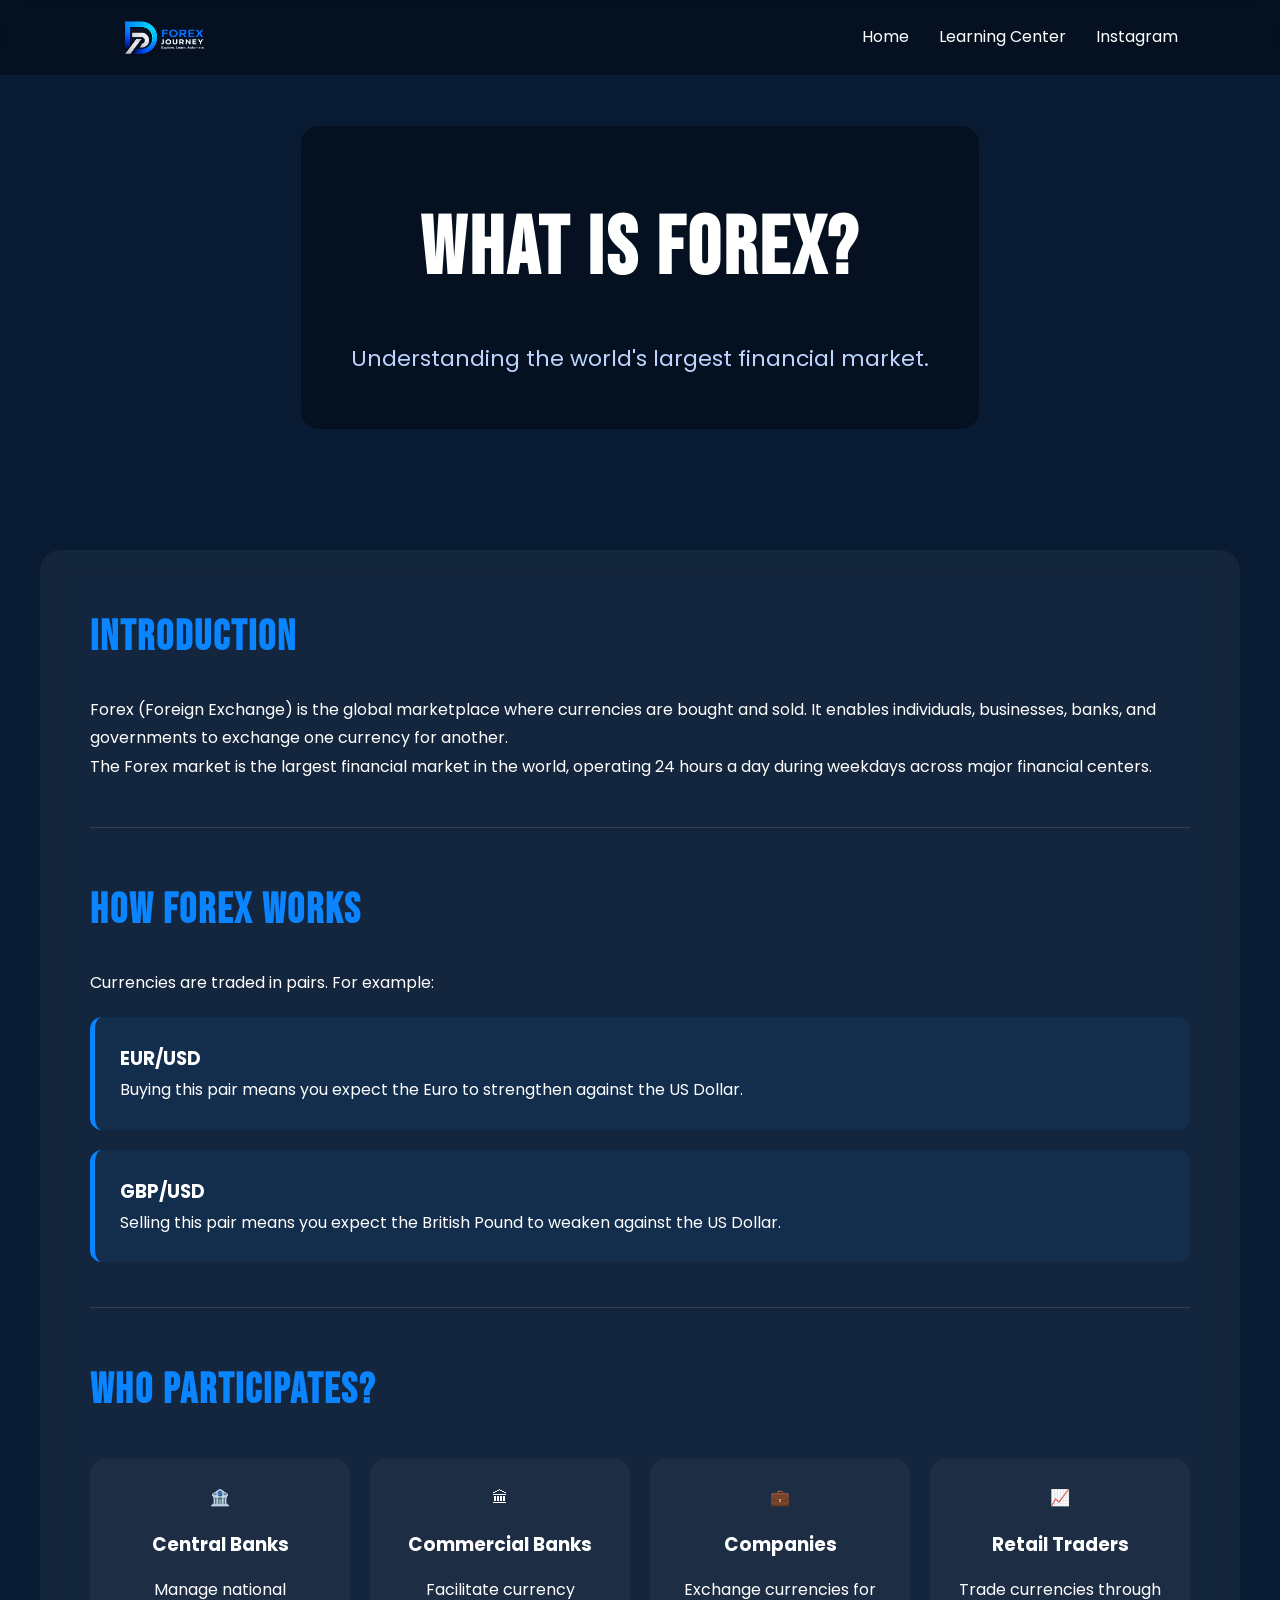
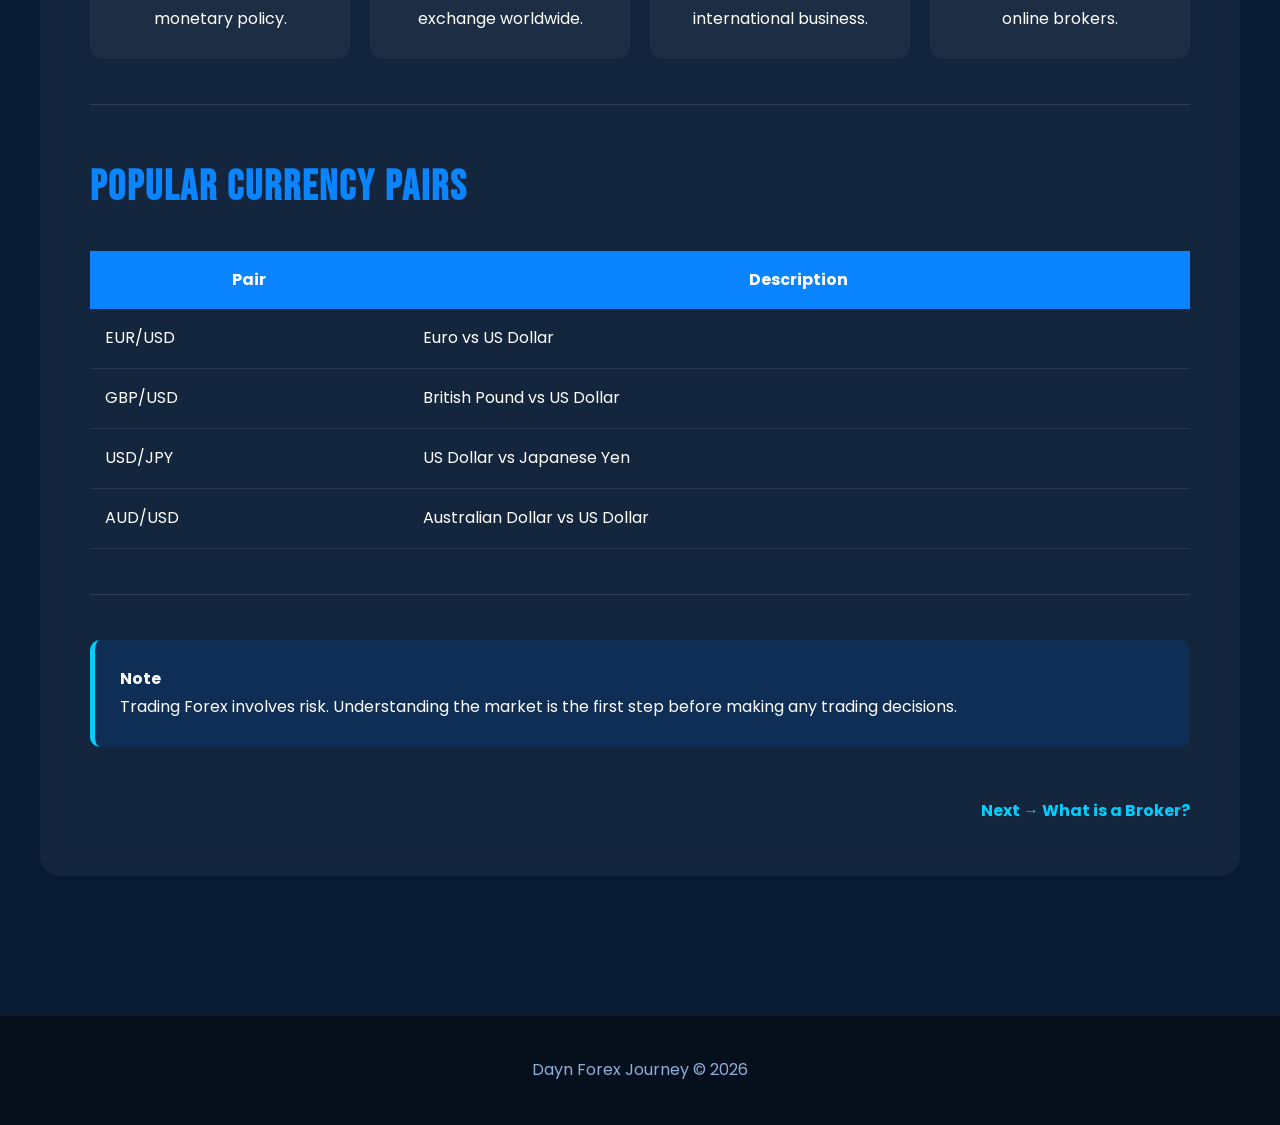
==== commit 18e1af78: "Update index.html" ====
--- a/index.html
+++ b/index.html
@@ -7,7 +7,7 @@
 
 <title>What is Forex? | Dayn Forex Journey</title>
 
-<link rel="stylesheet" href="../css/style.css">
+<link rel="stylesheet" href="styles.css">
 <link rel="preconnect" href="https://fonts.googleapis.com">
 <link href="https://fonts.googleapis.com/css2?family=Poppins:wght@300;400;500;600;700&family=Bebas+Neue&display=swap" rel="stylesheet">
 
--- a/styles.css
+++ b/styles.css
@@ -0,0 +1,276 @@
+
+    * {
+        margin: 0;
+        padding: 0;
+        box-sizing: border-box;
+    }
+
+    body {
+        font-family: 'Poppins', sans-serif;
+        background: #081B33;
+        color: white;
+        line-height: 1.8;
+        background-image:
+            linear-gradient(rgba(8, 27, 51, .92), rgba(8, 27, 51, .95)),
+            url("../images/hero-bg.jpg");
+        background-size: cover;
+        background-attachment: fixed;
+    }
+
+    nav {
+        display: flex;
+        justify-content: space-between;
+        align-items: center;
+        padding: 20px 8%;
+        background: rgba(0, 0, 0, .35);
+        backdrop-filter: blur(10px);
+        position: sticky;
+        top: 0;
+        z-index: 1000;
+    }
+
+    .logo {
+        font-family: 'Bebas Neue';
+        font-size: 34px;
+        letter-spacing: 2px;
+    }
+
+    nav ul {
+        display: flex;
+        list-style: none;
+        gap: 30px;
+    }
+
+    nav a {
+        text-decoration: none;
+        color: white;
+        transition: .3s;
+    }
+
+    nav a:hover {
+        color: #0A84FF;
+    }
+
+    .hero {
+        height: 45vh;
+        display: flex;
+        justify-content: center;
+        align-items: center;
+        text-align: center;
+    }
+
+    .navbar-brand {
+        display: flex;
+        align-items: center;
+        gap: 15px;
+        text-decoration: none;
+    }
+
+    .navbar-brand img {
+        width: auto;
+        height: 35px;
+    }
+
+    .brand-text {
+        font-size: 22px;
+        font-weight: 700;
+        color: #ffffff;
+        letter-spacing: 1px;
+    }
+
+    .brand-text span {
+        color: #0A84FF;
+    }
+
+    .overlay {
+        background: rgba(0, 0, 0, .35);
+        padding: 50px;
+        border-radius: 18px;
+        backdrop-filter: blur(10px);
+    }
+
+    .hero h1 {
+        font-family: 'Bebas Neue';
+        font-size: 82px;
+        letter-spacing: 3px;
+    }
+
+    .hero p {
+        font-size: 22px;
+        color: #BFD5FF;
+        margin-top: 15px;
+    }
+
+    .container {
+        width: 1200px;
+        max-width: 95%;
+        margin: auto;
+        padding: 70px 0;
+    }
+
+    .content {
+        background: rgba(255, 255, 255, .05);
+        padding: 50px;
+        border-radius: 20px;
+        backdrop-filter: blur(12px);
+    }
+
+    h2 {
+        font-family: 'Bebas Neue';
+        font-size: 42px;
+        margin-bottom: 20px;
+        letter-spacing: 2px;
+        color: #0A84FF;
+    }
+
+    hr {
+        border: none;
+        height: 1px;
+        background: rgba(255, 255, 255, .12);
+        margin: 45px 0;
+    }
+
+    .card {
+        background: rgba(10, 132, 255, .08);
+        padding: 25px;
+        border-left: 5px solid #0A84FF;
+        border-radius: 12px;
+        margin-top: 20px;
+    }
+
+    .grid {
+        display: grid;
+        grid-template-columns: repeat(auto-fit, minmax(220px, 1fr));
+        gap: 20px;
+        margin-top: 30px;
+    }
+
+    .info {
+        background: rgba(255, 255, 255, .04);
+        padding: 25px;
+        border-radius: 15px;
+        text-align: center;
+        transition: .3s;
+    }
+
+    .info:hover {
+        transform: translateY(-8px);
+        box-shadow: 0 0 20px rgba(10, 132, 255, .35);
+    }
+
+    .info h3 {
+        margin: 15px 0;
+    }
+
+    table {
+        width: 100%;
+        border-collapse: collapse;
+        margin-top: 25px;
+    }
+
+    th {
+        background: #0A84FF;
+        padding: 15px;
+    }
+
+    td {
+        padding: 15px;
+        border-bottom: 1px solid rgba(255, 255, 255, .08);
+    }
+
+    .note {
+        margin-top: 40px;
+        padding: 25px;
+        background: #0F2E55;
+        border-left: 5px solid #00CFFF;
+        border-radius: 10px;
+    }
+
+    .next {
+        margin-top: 50px;
+        text-align: right;
+    }
+
+    .next a {
+        color: #00CFFF;
+        text-decoration: none;
+        font-weight: bold;
+    }
+
+    footer {
+        padding: 40px;
+        text-align: center;
+        color: #8FAED8;
+        margin-top: 70px;
+        background: #06101D;
+    }
+
+    /* =========================================
+       TAMBAHAN CSS HAMBURGER MENU & RESPONSIVE 
+       ========================================= */
+    .hamburger {
+        display: none;
+        cursor: pointer;
+        flex-direction: column;
+        gap: 5px;
+    }
+
+    .hamburger .bar {
+        width: 25px;
+        height: 3px;
+        background-color: white;
+        transition: all 0.3s ease;
+        border-radius: 3px;
+    }
+
+    @media (max-width: 768px) {
+        .hamburger {
+            display: flex;
+        }
+
+        nav ul {
+            position: absolute;
+            top: 100%; /* Turun persis ke bawah navbar */
+            left: -100%; /* Sembunyikan ke sisi kiri layar secara default */
+            flex-direction: column;
+            background: rgba(8, 27, 51, 0.95); /* Warna background gelap supaya teks terbaca */
+            width: 100%;
+            text-align: center;
+            transition: 0.4s ease;
+            padding: 20px 0;
+            backdrop-filter: blur(10px);
+            gap: 0;
+            border-bottom: 1px solid rgba(255,255,255,0.1);
+        }
+
+        /* Class ini ditambahkan oleh JavaScript saat hamburger diklik */
+        nav ul.active {
+            left: 0;
+        }
+
+        nav ul li {
+            margin: 15px 0;
+        }
+
+        /* Animasi garis hamburger menjadi bentuk 'X' */
+        .hamburger.active .bar:nth-child(1) {
+            transform: translateY(8px) rotate(45deg);
+        }
+        .hamburger.active .bar:nth-child(2) {
+            opacity: 0;
+        }
+        .hamburger.active .bar:nth-child(3) {
+            transform: translateY(-8px) rotate(-45deg);
+        }
+        
+        /* Tambahan penyesuaian teks hero di mobile agar tidak terlalu besar */
+        .hero h1 {
+            font-size: 50px;
+        }
+        .hero p {
+            font-size: 16px;
+        }
+        .overlay {
+            padding: 30px;
+        }
+    }
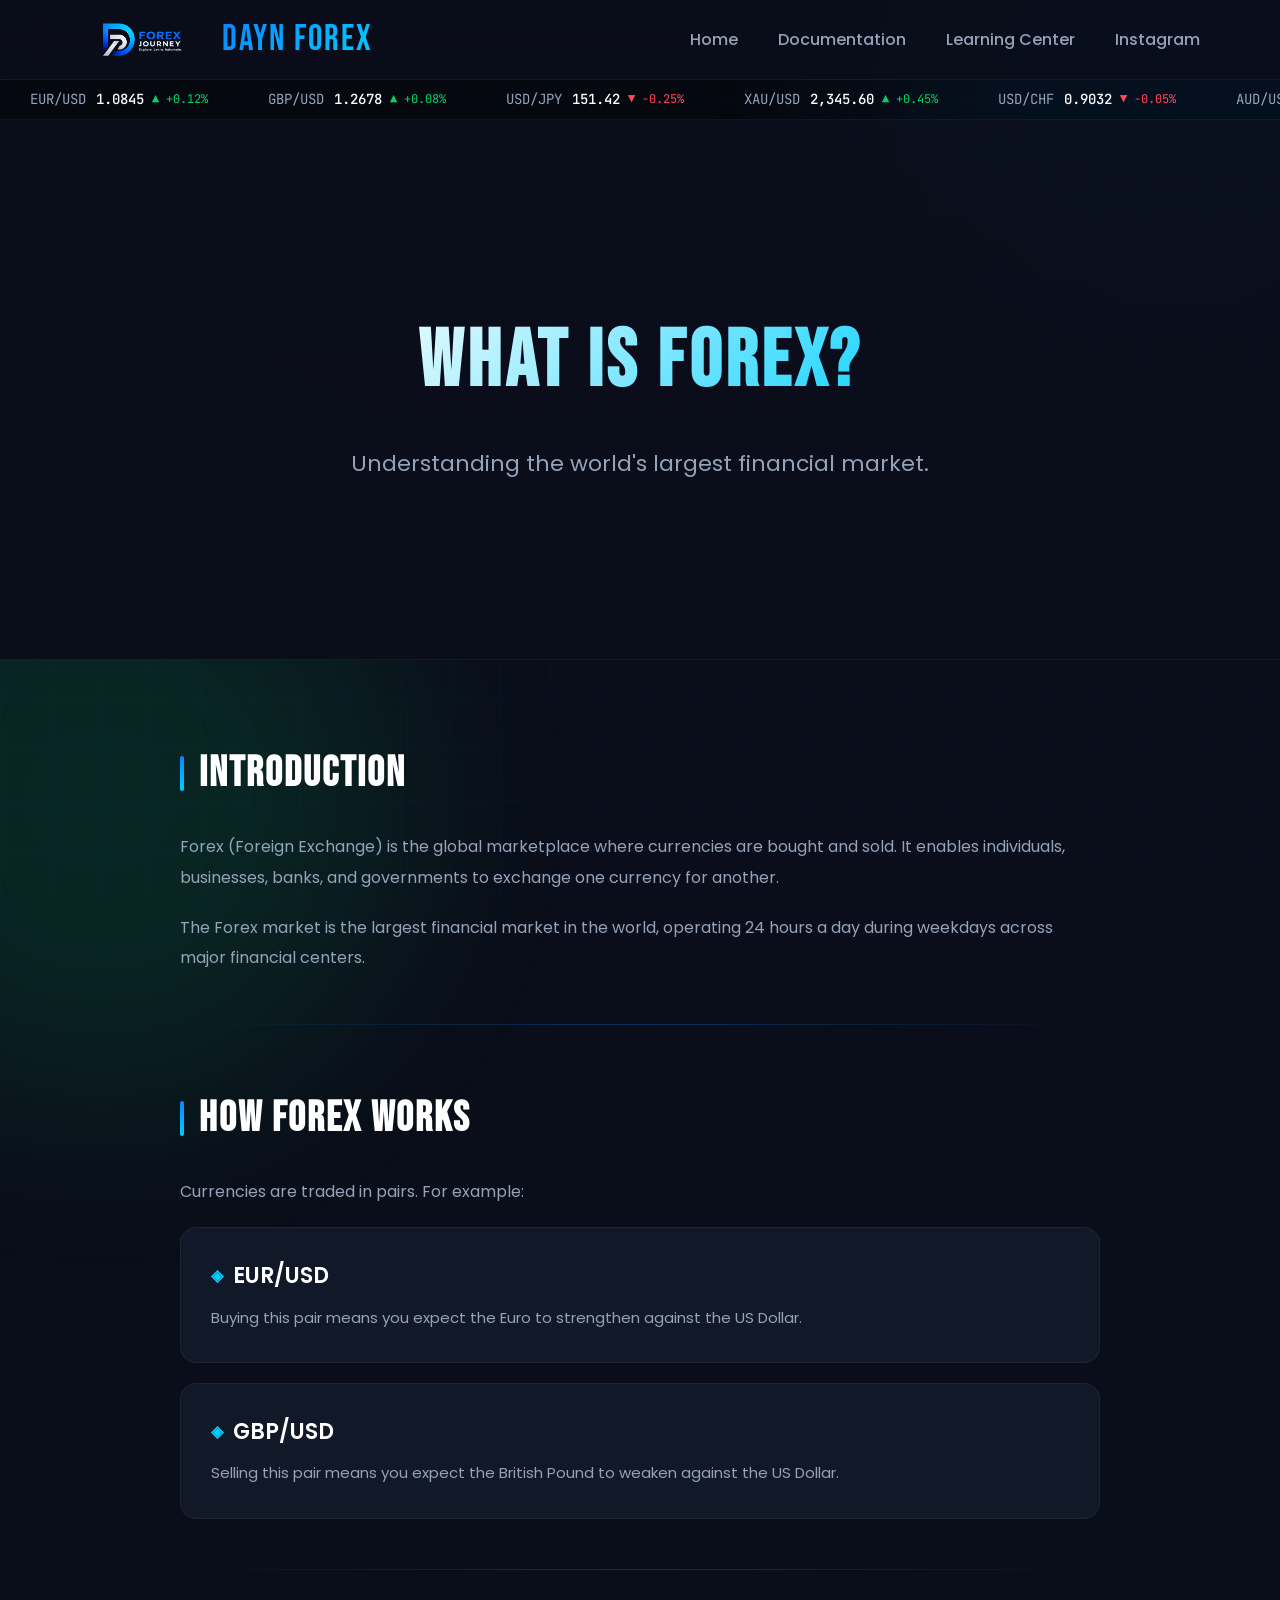
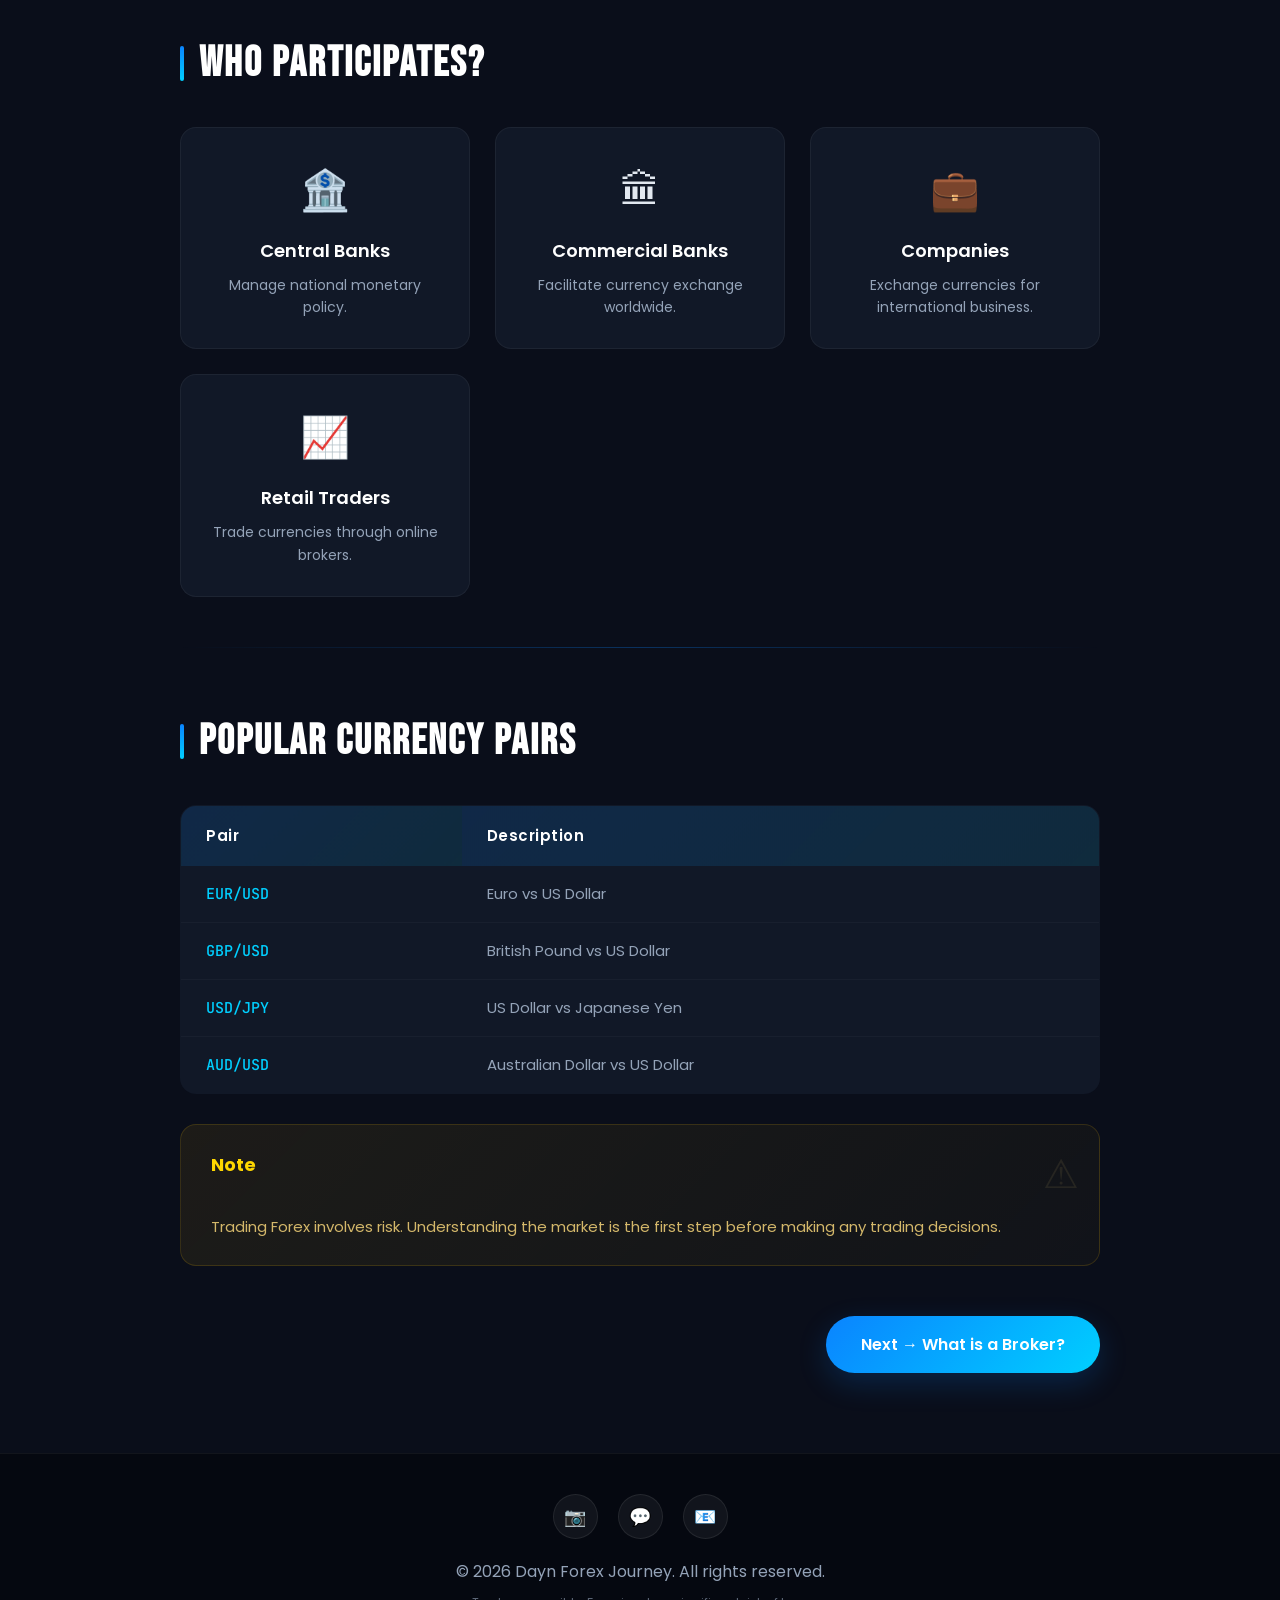
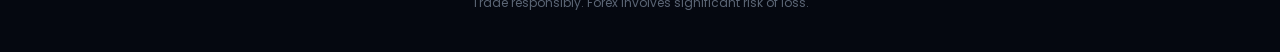
==== commit 1a263d95: "Update index.html" ====
--- a/index.html
+++ b/index.html
@@ -1,146 +1,851 @@
 <!DOCTYPE html>
 <html lang="en">
-
 <head>
-<meta charset="UTF-8">
-<meta name="viewport" content="width=device-width, initial-scale=1.0">
-
-<title>What is Forex? | Dayn Forex Journey</title>
-
-<link rel="stylesheet" href="styles.css">
-<link rel="preconnect" href="https://fonts.googleapis.com">
-<link href="https://fonts.googleapis.com/css2?family=Poppins:wght@300;400;500;600;700&family=Bebas+Neue&display=swap" rel="stylesheet">
-
+    <meta charset="UTF-8">
+    <meta name="viewport" content="width=device-width, initial-scale=1.0">
+    <title>What is Forex? | Dayn Forex Journey</title>
+    <link rel="preconnect" href="https://fonts.googleapis.com">
+    <link href="https://fonts.googleapis.com/css2?family=Poppins:wght@300;400;500;600;700&family=Bebas+Neue&family=JetBrains+Mono:wght@400;500&display=swap" rel="stylesheet">
+    <style>
+        /* ==========================
+           ROOT VARIABLES & RESET
+        ========================== */
+        :root {
+            --bg-primary: #0a0e1a;
+            --bg-secondary: #0f1629;
+            --bg-card: #111827;
+            --accent-bull: #00d26a;
+            --accent-bear: #ff4757;
+            --accent-gold: #ffd700;
+            --accent-blue: #0A84FF;
+            --accent-cyan: #00CFFF;
+            --text-primary: #e2e8f0;
+            --text-secondary: #94a3b8;
+            --border-glow: rgba(10, 132, 255, 0.3);
+        }
+
+        * { margin: 0; padding: 0; box-sizing: border-box; }
+
+        html { scroll-behavior: smooth; }
+
+        body {
+            font-family: 'Poppins', sans-serif;
+            background: var(--bg-primary);
+            color: var(--text-primary);
+            overflow-x: hidden;
+            line-height: 1.6;
+        }
+
+        /* ==========================
+           ANIMATED BACKGROUND
+        ========================== */
+        .bg-grid {
+            position: fixed;
+            top: 0; left: 0;
+            width: 100%; height: 100%;
+            background-image: 
+                linear-gradient(rgba(10, 132, 255, 0.03) 1px, transparent 1px),
+                linear-gradient(90deg, rgba(10, 132, 255, 0.03) 1px, transparent 1px);
+            background-size: 50px 50px;
+            pointer-events: none;
+            z-index: 0;
+        }
+
+        .bg-glow {
+            position: fixed;
+            width: 600px; height: 600px;
+            border-radius: 50%;
+            filter: blur(100px);
+            opacity: 0.12;
+            pointer-events: none;
+            z-index: 0;
+        }
+
+        .glow-1 {
+            background: var(--accent-blue);
+            top: -200px; right: -200px;
+            animation: floatGlow 8s ease-in-out infinite;
+        }
+
+        .glow-2 {
+            background: var(--accent-bull);
+            bottom: -200px; left: -200px;
+            animation: floatGlow 10s ease-in-out infinite reverse;
+        }
+
+        @keyframes floatGlow {
+            0%, 100% { transform: translate(0, 0) scale(1); }
+            50% { transform: translate(-30px, 30px) scale(1.1); }
+        }
+
+        /* ==========================
+           NAVBAR
+        ========================== */
+        nav {
+            width: 100%; height: 80px;
+            background: rgba(10, 14, 26, 0.9);
+            backdrop-filter: blur(20px);
+            display: flex;
+            justify-content: space-between;
+            align-items: center;
+            padding: 0 80px;
+            position: fixed;
+            top: 0; z-index: 999;
+            border-bottom: 1px solid rgba(255, 255, 255, 0.05);
+        }
+
+        .logo {
+            font-family: 'Bebas Neue', sans-serif;
+            font-size: 36px;
+            letter-spacing: 2px;
+            color: #ffffff;
+            display: flex;
+            align-items: center;
+            gap: 12px;
+            text-decoration: none;
+        }
+
+        .logo img { height: 35px; width: auto; }
+
+        .logo span {
+            background: linear-gradient(135deg, var(--accent-blue), var(--accent-cyan));
+            -webkit-background-clip: text;
+            -webkit-text-fill-color: transparent;
+            background-clip: text;
+        }
+
+        nav ul {
+            display: flex;
+            list-style: none;
+            gap: 40px;
+        }
+
+        nav ul li a {
+            color: var(--text-secondary);
+            text-decoration: none;
+            font-size: 16px;
+            font-weight: 500;
+            transition: all 0.3s ease;
+            position: relative;
+        }
+
+        nav ul li a::after {
+            content: '';
+            position: absolute;
+            bottom: -5px; left: 0;
+            width: 0; height: 2px;
+            background: linear-gradient(90deg, var(--accent-blue), var(--accent-cyan));
+            transition: width 0.3s ease;
+        }
+
+        nav ul li a:hover { color: #fff; }
+        nav ul li a:hover::after { width: 100%; }
+
+        /* ==========================
+           TICKER TAPE
+        ========================== */
+        .ticker-wrap {
+            position: fixed;
+            top: 80px;
+            width: 100%; height: 40px;
+            background: rgba(0, 0, 0, 0.4);
+            border-bottom: 1px solid rgba(255, 255, 255, 0.05);
+            overflow: hidden;
+            z-index: 998;
+            display: flex;
+            align-items: center;
+        }
+
+        .ticker {
+            display: flex;
+            animation: tickerScroll 30s linear infinite;
+            white-space: nowrap;
+        }
+
+        .ticker-item {
+            display: inline-flex;
+            align-items: center;
+            padding: 0 30px;
+            font-family: 'JetBrains Mono', monospace;
+            font-size: 14px;
+        }
+
+        .ticker-pair { color: var(--text-secondary); margin-right: 10px; }
+        .ticker-price { color: #fff; font-weight: 500; }
+        .ticker-up { color: var(--accent-bull); }
+        .ticker-down { color: var(--accent-bear); }
+        .ticker-change { margin-left: 8px; font-size: 12px; }
+
+        @keyframes tickerScroll {
+            0% { transform: translateX(0); }
+            100% { transform: translateX(-50%); }
+        }
+
+        /* ==========================
+           HERO
+        ========================== */
+        .hero {
+            margin-top: 120px;
+            width: 100%;
+            min-height: 60vh;
+            background: linear-gradient(rgba(10, 14, 26, 0.85), rgba(10, 14, 26, 0.95)),
+                url("../images/server.jpg");
+            background-size: cover;
+            background-position: center;
+            display: flex;
+            justify-content: center;
+            align-items: center;
+            text-align: center;
+            position: relative;
+            z-index: 1;
+            border-bottom: 1px solid rgba(255, 255, 255, 0.05);
+        }
+
+        .hero-content {
+            max-width: 900px;
+            padding: 100px 40px;
+        }
+
+        .hero h1 {
+            font-family: 'Bebas Neue', sans-serif;
+            font-size: 80px;
+            letter-spacing: 4px;
+            margin-bottom: 20px;
+            background: linear-gradient(135deg, #fff, var(--accent-cyan));
+            -webkit-background-clip: text;
+            -webkit-text-fill-color: transparent;
+            background-clip: text;
+            animation: fadeInUp 1s ease-out;
+        }
+
+        .hero p {
+            font-size: 22px;
+            color: var(--text-secondary);
+            animation: fadeInUp 1s ease-out 0.2s both;
+        }
+
+        /* ==========================
+           MAIN CONTENT
+        ========================== */
+        .container {
+            max-width: 1000px;
+            margin: 0 auto;
+            padding: 80px 40px;
+            position: relative;
+            z-index: 1;
+        }
+
+        .content h2 {
+            font-family: 'Bebas Neue', sans-serif;
+            font-size: 42px;
+            letter-spacing: 2px;
+            margin: 60px 0 25px;
+            display: flex;
+            align-items: center;
+            gap: 15px;
+            color: #fff;
+        }
+
+        .content h2::before {
+            content: '';
+            width: 4px;
+            height: 35px;
+            background: linear-gradient(180deg, var(--accent-blue), var(--accent-cyan));
+            border-radius: 2px;
+        }
+
+        .content h2:first-of-type {
+            margin-top: 0;
+        }
+
+        .content p {
+            color: var(--text-secondary);
+            font-size: 16px;
+            line-height: 1.9;
+            margin-bottom: 20px;
+        }
+
+        hr {
+            border: none;
+            height: 1px;
+            background: linear-gradient(90deg, transparent, rgba(10, 132, 255, 0.3), transparent);
+            margin: 50px 0;
+        }
+
+        /* ==========================
+           CARDS (Currency Pairs)
+        ========================== */
+        .card {
+            background: var(--bg-card);
+            border: 1px solid rgba(255, 255, 255, 0.05);
+            border-radius: 16px;
+            padding: 30px;
+            margin: 20px 0;
+            position: relative;
+            overflow: hidden;
+            transition: all 0.4s ease;
+        }
+
+        .card::before {
+            content: '';
+            position: absolute;
+            top: 0; left: 0;
+            width: 4px; height: 100%;
+            background: linear-gradient(180deg, var(--accent-blue), var(--accent-cyan));
+            opacity: 0;
+            transition: opacity 0.3s ease;
+        }
+
+        .card:hover {
+            transform: translateX(8px);
+            border-color: var(--border-glow);
+            box-shadow: 0 10px 30px rgba(10, 132, 255, 0.1);
+        }
+
+        .card:hover::before {
+            opacity: 1;
+        }
+
+        .card h3 {
+            font-size: 22px;
+            font-weight: 600;
+            color: #fff;
+            margin-bottom: 10px;
+            display: flex;
+            align-items: center;
+            gap: 10px;
+        }
+
+        .card h3::before {
+            content: '◈';
+            color: var(--accent-cyan);
+            font-size: 16px;
+        }
+
+        .card p {
+            color: var(--text-secondary);
+            margin-bottom: 0;
+            font-size: 15px;
+        }
+
+        /* ==========================
+           GRID (Participants)
+        ========================== */
+        .grid {
+            display: grid;
+            grid-template-columns: repeat(auto-fit, minmax(220px, 1fr));
+            gap: 25px;
+            margin: 30px 0;
+        }
+
+        .info {
+            background: var(--bg-card);
+            border: 1px solid rgba(255, 255, 255, 0.05);
+            border-radius: 16px;
+            padding: 30px;
+            text-align: center;
+            transition: all 0.4s ease;
+            position: relative;
+            overflow: hidden;
+        }
+
+        .info::before {
+            content: '';
+            position: absolute;
+            top: 0; left: 0; right: 0;
+            height: 3px;
+            background: linear-gradient(90deg, var(--accent-blue), var(--accent-cyan));
+            opacity: 0;
+            transition: opacity 0.3s ease;
+        }
+
+        .info:hover {
+            transform: translateY(-8px);
+            border-color: var(--border-glow);
+            box-shadow: 0 15px 35px rgba(10, 132, 255, 0.1);
+        }
+
+        .info:hover::before {
+            opacity: 1;
+        }
+
+        .info .icon {
+            font-size: 40px;
+            margin-bottom: 15px;
+            display: block;
+        }
+
+        .info h3 {
+            font-size: 18px;
+            font-weight: 600;
+            color: #fff;
+            margin-bottom: 8px;
+        }
+
+        .info p {
+            color: var(--text-secondary);
+            font-size: 14px;
+            margin-bottom: 0;
+            line-height: 1.6;
+        }
+
+        /* ==========================
+           TABLE
+        ========================== */
+        table {
+            width: 100%;
+            border-collapse: collapse;
+            margin: 30px 0;
+            background: var(--bg-card);
+            border-radius: 16px;
+            overflow: hidden;
+            border: 1px solid rgba(255, 255, 255, 0.05);
+        }
+
+        th {
+            background: linear-gradient(135deg, rgba(10, 132, 255, 0.15), rgba(0, 207, 255, 0.1));
+            color: #fff;
+            font-weight: 600;
+            padding: 18px 25px;
+            text-align: left;
+            font-size: 15px;
+            letter-spacing: 0.5px;
+        }
+
+        td {
+            padding: 16px 25px;
+            color: var(--text-secondary);
+            border-bottom: 1px solid rgba(255, 255, 255, 0.03);
+            font-size: 15px;
+        }
+
+        tr:last-child td {
+            border-bottom: none;
+        }
+
+        tr {
+            transition: all 0.3s ease;
+        }
+
+        tr:hover {
+            background: rgba(10, 132, 255, 0.05);
+        }
+
+        td:first-child {
+            font-family: 'JetBrains Mono', monospace;
+            color: var(--accent-cyan);
+            font-weight: 500;
+        }
+
+        /* ==========================
+           NOTE BOX
+        ========================== */
+        .note {
+            background: linear-gradient(135deg, rgba(255, 193, 7, 0.08), rgba(255, 193, 7, 0.03));
+            border: 1px solid rgba(255, 193, 7, 0.15);
+            border-radius: 16px;
+            padding: 25px 30px;
+            margin: 40px 0;
+            position: relative;
+            overflow: hidden;
+        }
+
+        .note::before {
+            content: '⚠';
+            position: absolute;
+            top: 15px; right: 20px;
+            font-size: 40px;
+            opacity: 0.1;
+        }
+
+        .note strong {
+            color: var(--accent-gold);
+            font-size: 18px;
+            display: block;
+            margin-bottom: 8px;
+        }
+
+        .note p, .note {
+            color: #d4b86a;
+            font-size: 15px;
+            line-height: 1.7;
+            margin: 0;
+        }
+
+        /* ==========================
+           NEXT LINK
+        ========================== */
+        .next {
+            margin-top: 50px;
+            text-align: right;
+        }
+
+        .next a {
+            display: inline-flex;
+            align-items: center;
+            gap: 10px;
+            padding: 16px 35px;
+            background: linear-gradient(135deg, var(--accent-blue), var(--accent-cyan));
+            color: #fff;
+            text-decoration: none;
+            border-radius: 50px;
+            font-weight: 600;
+            font-size: 16px;
+            transition: all 0.4s ease;
+            box-shadow: 0 10px 30px rgba(10, 132, 255, 0.2);
+        }
+
+        .next a:hover {
+            transform: translateX(5px);
+            box-shadow: 0 15px 40px rgba(10, 132, 255, 0.4);
+            gap: 15px;
+        }
+
+        /* ==========================
+           FOOTER
+        ========================== */
+        footer {
+            background: #050810;
+            text-align: center;
+            padding: 40px;
+            color: var(--text-secondary);
+            border-top: 1px solid rgba(255, 255, 255, 0.05);
+            position: relative;
+            z-index: 1;
+        }
+
+        footer .social-links {
+            margin-bottom: 20px;
+            display: flex;
+            justify-content: center;
+            gap: 20px;
+        }
+
+        footer .social-links a {
+            width: 45px; height: 45px;
+            border-radius: 50%;
+            background: rgba(255, 255, 255, 0.05);
+            display: flex;
+            align-items: center;
+            justify-content: center;
+            color: var(--text-secondary);
+            text-decoration: none;
+            font-size: 18px;
+            transition: all 0.3s ease;
+            border: 1px solid rgba(255, 255, 255, 0.08);
+        }
+
+        footer .social-links a:hover {
+            background: var(--accent-blue);
+            color: #fff;
+            transform: translateY(-3px);
+            box-shadow: 0 10px 20px rgba(10, 132, 255, 0.3);
+        }
+
+        /* ==========================
+           ANIMATIONS
+        ========================== */
+        @keyframes fadeInUp {
+            from { opacity: 0; transform: translateY(30px); }
+            to { opacity: 1; transform: translateY(0); }
+        }
+
+        .scroll-reveal {
+            opacity: 0;
+            transform: translateY(30px);
+            transition: all 0.8s ease-out;
+        }
+
+        .scroll-reveal.revealed {
+            opacity: 1;
+            transform: translateY(0);
+        }
+
+        /* ==========================
+           HAMBURGER & MOBILE
+        ========================== */
+        .hamburger {
+            display: none;
+            cursor: pointer;
+            flex-direction: column;
+            gap: 6px;
+        }
+
+        .hamburger .bar {
+            width: 25px; height: 3px;
+            background-color: white;
+            transition: all 0.3s ease-in-out;
+            border-radius: 5px;
+        }
+
+        @media (max-width: 768px) {
+            nav { padding: 0 30px; }
+            .hamburger { display: flex; }
+
+            nav ul {
+                position: fixed;
+                top: 80px; left: -100%;
+                width: 100%; height: calc(100vh - 80px);
+                background: rgba(10, 14, 26, 0.98);
+                backdrop-filter: blur(20px);
+                flex-direction: column;
+                align-items: center;
+                justify-content: flex-start;
+                padding-top: 60px;
+                transition: left 0.3s ease;
+                border-top: 1px solid rgba(255, 255, 255, 0.05);
+                gap: 0;
+            }
+
+            nav ul.active { left: 0; }
+            nav ul li { margin: 20px 0; }
+
+            .hamburger.active .bar:nth-child(1) { transform: translateY(9px) rotate(45deg); }
+            .hamburger.active .bar:nth-child(2) { opacity: 0; }
+            .hamburger.active .bar:nth-child(3) { transform: translateY(-9px) rotate(-45deg); }
+
+            .hero { min-height: 50vh; margin-top: 80px; }
+            .hero h1 { font-size: 48px; }
+            .hero p { font-size: 18px; }
+
+            .container { padding: 50px 25px; }
+
+            .content h2 { font-size: 32px; }
+
+            .grid { grid-template-columns: 1fr; }
+
+            .ticker-wrap { display: none; }
+
+            .next { text-align: center; }
+            .next a { width: 100%; justify-content: center; }
+        }
+    </style>
 </head>
-
 <body>
-
-<nav>
-    <a href="#" class="navbar-brand">
-        <img src="logo.png">
-    </a>
-
-    <ul>
-        <li><a href="index.html">Home</a></li>
-        <li><a href="documentation.html">Learning Center</a></li>
-        <li><a href="https://www.instagram.com/daynfx_/">Instagram</a></li>
-    </ul>
-
-    <!-- TAMBAHAN HTML HAMBURGER ICON -->
-    <div class="hamburger">
-        <span class="bar"></span>
-        <span class="bar"></span>
-        <span class="bar"></span>
-    </div>
-</nav>
-
-<header class="hero">
-    <div class="overlay">
-        <h1>WHAT IS FOREX?</h1>
-        <p>Understanding the world's largest financial market.</p>
-    </div>
-</header>
-
-<div class="container">
-    <div class="content">
-        <h2>Introduction</h2>
-        <p>
-        Forex (Foreign Exchange) is the global marketplace where currencies are bought and sold. It enables individuals, businesses, banks, and governments to exchange one currency for another.
-        </p>
-        <p>
-        The Forex market is the largest financial market in the world, operating 24 hours a day during weekdays across major financial centers.
-        </p>
-        <hr>
-
-        <h2>How Forex Works</h2>
-        <p>Currencies are traded in pairs. For example:</p>
-
-        <div class="card">
-            <h3>EUR/USD</h3>
-            <p>Buying this pair means you expect the Euro to strengthen against the US Dollar.</p>
+    <!-- Background Effects -->
+    <div class="bg-grid"></div>
+    <div class="bg-glow glow-1"></div>
+    <div class="bg-glow glow-2"></div>
+
+    <!-- Navbar -->
+    <nav>
+        <a href="index.html" class="logo">
+            <img src="logo.png" alt="Dayn Forex Logo">
+            <span>DAYN FOREX</span>
+        </a>
+
+        <ul class="nav-links">
+            <li><a href="index.html">Home</a></li>
+            <li><a href="documentation.html">Documentation</a></li>
+            <li><a href="learning.html">Learning Center</a></li>
+            <li><a href="https://www.instagram.com/daynfx_/">Instagram</a></li>
+        </ul>
+
+        <div class="hamburger">
+            <span class="bar"></span>
+            <span class="bar"></span>
+            <span class="bar"></span>
         </div>
-        <div class="card">
-            <h3>GBP/USD</h3>
-            <p>Selling this pair means you expect the British Pound to weaken against the US Dollar.</p>
-        </div>
-        <hr>
-
-        <h2>Who Participates?</h2>
-        <div class="grid">
-            <div class="info">
-                🏦
-                <h3>Central Banks</h3>
-                <p>Manage national monetary policy.</p>
-            </div>
-            <div class="info">
-                🏛
-                <h3>Commercial Banks</h3>
-                <p>Facilitate currency exchange worldwide.</p>
-            </div>
-            <div class="info">
-                💼
-                <h3>Companies</h3>
-                <p>Exchange currencies for international business.</p>
-            </div>
-            <div class="info">
-                📈
-                <h3>Retail Traders</h3>
-                <p>Trade currencies through online brokers.</p>
-            </div>
-        </div>
-        <hr>
-
-        <h2>Popular Currency Pairs</h2>
-        <table>
-            <tr>
-                <th>Pair</th>
-                <th>Description</th>
-            </tr>
-            <tr>
-                <td>EUR/USD</td>
-                <td>Euro vs US Dollar</td>
-            </tr>
-            <tr>
-                <td>GBP/USD</td>
-                <td>British Pound vs US Dollar</td>
-            </tr>
-            <tr>
-                <td>USD/JPY</td>
-                <td>US Dollar vs Japanese Yen</td>
-            </tr>
-            <tr>
-                <td>AUD/USD</td>
-                <td>Australian Dollar vs US Dollar</td>
-            </tr>
-        </table>
-        <hr>
-
-        <div class="note">
-            <strong>Note</strong><br>
-            Trading Forex involves risk. Understanding the market is the first step before making any trading decisions.
-        </div>
-
-        <div class="next">
-            <a href="what-is-broker.html">Next → What is a Broker?</a>
+    </nav>
+
+    <!-- Ticker Tape -->
+    <div class="ticker-wrap">
+        <div class="ticker">
+            <div class="ticker-item">
+                <span class="ticker-pair">EUR/USD</span>
+                <span class="ticker-price">1.0845</span>
+                <span class="ticker-change ticker-up">▲ +0.12%</span>
+            </div>
+            <div class="ticker-item">
+                <span class="ticker-pair">GBP/USD</span>
+                <span class="ticker-price">1.2678</span>
+                <span class="ticker-change ticker-up">▲ +0.08%</span>
+            </div>
+            <div class="ticker-item">
+                <span class="ticker-pair">USD/JPY</span>
+                <span class="ticker-price">151.42</span>
+                <span class="ticker-change ticker-down">▼ -0.25%</span>
+            </div>
+            <div class="ticker-item">
+                <span class="ticker-pair">XAU/USD</span>
+                <span class="ticker-price">2,345.60</span>
+                <span class="ticker-change ticker-up">▲ +0.45%</span>
+            </div>
+            <div class="ticker-item">
+                <span class="ticker-pair">USD/CHF</span>
+                <span class="ticker-price">0.9032</span>
+                <span class="ticker-change ticker-down">▼ -0.05%</span>
+            </div>
+            <div class="ticker-item">
+                <span class="ticker-pair">AUD/USD</span>
+                <span class="ticker-price">0.6543</span>
+                <span class="ticker-change ticker-up">▲ +0.18%</span>
+            </div>
+            <!-- Duplicate for seamless loop -->
+            <div class="ticker-item">
+                <span class="ticker-pair">EUR/USD</span>
+                <span class="ticker-price">1.0845</span>
+                <span class="ticker-change ticker-up">▲ +0.12%</span>
+            </div>
+            <div class="ticker-item">
+                <span class="ticker-pair">GBP/USD</span>
+                <span class="ticker-price">1.2678</span>
+                <span class="ticker-change ticker-up">▲ +0.08%</span>
+            </div>
+            <div class="ticker-item">
+                <span class="ticker-pair">USD/JPY</span>
+                <span class="ticker-price">151.42</span>
+                <span class="ticker-change ticker-down">▼ -0.25%</span>
+            </div>
+            <div class="ticker-item">
+                <span class="ticker-pair">XAU/USD</span>
+                <span class="ticker-price">2,345.60</span>
+                <span class="ticker-change ticker-up">▲ +0.45%</span>
+            </div>
+            <div class="ticker-item">
+                <span class="ticker-pair">USD/CHF</span>
+                <span class="ticker-price">0.9032</span>
+                <span class="ticker-change ticker-down">▼ -0.05%</span>
+            </div>
+            <div class="ticker-item">
+                <span class="ticker-pair">AUD/USD</span>
+                <span class="ticker-price">0.6543</span>
+                <span class="ticker-change ticker-up">▲ +0.18%</span>
+            </div>
         </div>
     </div>
-</div>
-
-<footer>
-    Dayn Forex Journey © 2026
-</footer>
-
-<!-- TAMBAHAN JAVASCRIPT UNTUK TRIGGER MENU -->
-<script>
-    const hamburger = document.querySelector(".hamburger");
-    const navMenu = document.querySelector("nav ul");
-
-    hamburger.addEventListener("click", () => {
-        // Menambah/menghapus class "active" saat ikon diklik
-        hamburger.classList.toggle("active");
-        navMenu.classList.toggle("active");
-    });
-</script>
-
+
+    <!-- Hero -->
+    <header class="hero">
+        <div class="hero-content">
+            <h1>WHAT IS FOREX?</h1>
+            <p>Understanding the world's largest financial market.</p>
+        </div>
+    </header>
+
+    <!-- Content -->
+    <div class="container">
+        <div class="content">
+            <h2 class="scroll-reveal">Introduction</h2>
+            <p class="scroll-reveal">
+                Forex (Foreign Exchange) is the global marketplace where currencies are bought and sold. It enables individuals, businesses, banks, and governments to exchange one currency for another.
+            </p>
+            <p class="scroll-reveal">
+                The Forex market is the largest financial market in the world, operating 24 hours a day during weekdays across major financial centers.
+            </p>
+
+            <hr>
+
+            <h2 class="scroll-reveal">How Forex Works</h2>
+            <p class="scroll-reveal">Currencies are traded in pairs. For example:</p>
+
+            <div class="card scroll-reveal">
+                <h3>EUR/USD</h3>
+                <p>Buying this pair means you expect the Euro to strengthen against the US Dollar.</p>
+            </div>
+            <div class="card scroll-reveal">
+                <h3>GBP/USD</h3>
+                <p>Selling this pair means you expect the British Pound to weaken against the US Dollar.</p>
+            </div>
+
+            <hr>
+
+            <h2 class="scroll-reveal">Who Participates?</h2>
+            <div class="grid">
+                <div class="info scroll-reveal">
+                    <span class="icon">🏦</span>
+                    <h3>Central Banks</h3>
+                    <p>Manage national monetary policy.</p>
+                </div>
+                <div class="info scroll-reveal">
+                    <span class="icon">🏛</span>
+                    <h3>Commercial Banks</h3>
+                    <p>Facilitate currency exchange worldwide.</p>
+                </div>
+                <div class="info scroll-reveal">
+                    <span class="icon">💼</span>
+                    <h3>Companies</h3>
+                    <p>Exchange currencies for international business.</p>
+                </div>
+                <div class="info scroll-reveal">
+                    <span class="icon">📈</span>
+                    <h3>Retail Traders</h3>
+                    <p>Trade currencies through online brokers.</p>
+                </div>
+            </div>
+
+            <hr>
+
+            <h2 class="scroll-reveal">Popular Currency Pairs</h2>
+            <div class="scroll-reveal">
+                <table>
+                    <tr>
+                        <th>Pair</th>
+                        <th>Description</th>
+                    </tr>
+                    <tr>
+                        <td>EUR/USD</td>
+                        <td>Euro vs US Dollar</td>
+                    </tr>
+                    <tr>
+                        <td>GBP/USD</td>
+                        <td>British Pound vs US Dollar</td>
+                    </tr>
+                    <tr>
+                        <td>USD/JPY</td>
+                        <td>US Dollar vs Japanese Yen</td>
+                    </tr>
+                    <tr>
+                        <td>AUD/USD</td>
+                        <td>Australian Dollar vs US Dollar</td>
+                    </tr>
+                </table>
+            </div>
+
+            <div class="note scroll-reveal">
+                <strong>Note</strong><br>
+                Trading Forex involves risk. Understanding the market is the first step before making any trading decisions.
+            </div>
+
+            <div class="next scroll-reveal">
+                <a href="what-is-broker.html">Next → What is a Broker?</a>
+            </div>
+        </div>
+    </div>
+
+    <!-- Footer -->
+    <footer>
+        <div class="social-links">
+            <a href="https://www.instagram.com/daynfx_/">📷</a>
+            <a href="#">💬</a>
+            <a href="#">📧</a>
+        </div>
+        <p>© 2026 Dayn Forex Journey. All rights reserved.</p>
+        <p style="margin-top: 8px; font-size: 12px; opacity: 0.6;">Trade responsibly. Forex involves significant risk of loss.</p>
+    </footer>
+
+    <!-- Scripts -->
+    <script>
+        // Hamburger Menu
+        const hamburger = document.querySelector(".hamburger");
+        const navMenu = document.querySelector("nav ul");
+
+        hamburger.addEventListener("click", () => {
+            hamburger.classList.toggle("active");
+            navMenu.classList.toggle("active");
+        });
+
+        // Scroll Reveal
+        const scrollRevealElements = document.querySelectorAll('.scroll-reveal');
+        const revealObserver = new IntersectionObserver((entries) => {
+            entries.forEach(entry => {
+                if (entry.isIntersecting) {
+                    entry.target.classList.add('revealed');
+                }
+            });
+        }, { threshold: 0.1, rootMargin: '0px 0px -50px 0px' });
+
+        scrollRevealElements.forEach(el => revealObserver.observe(el));
+    </script>
 </body>
 </html>
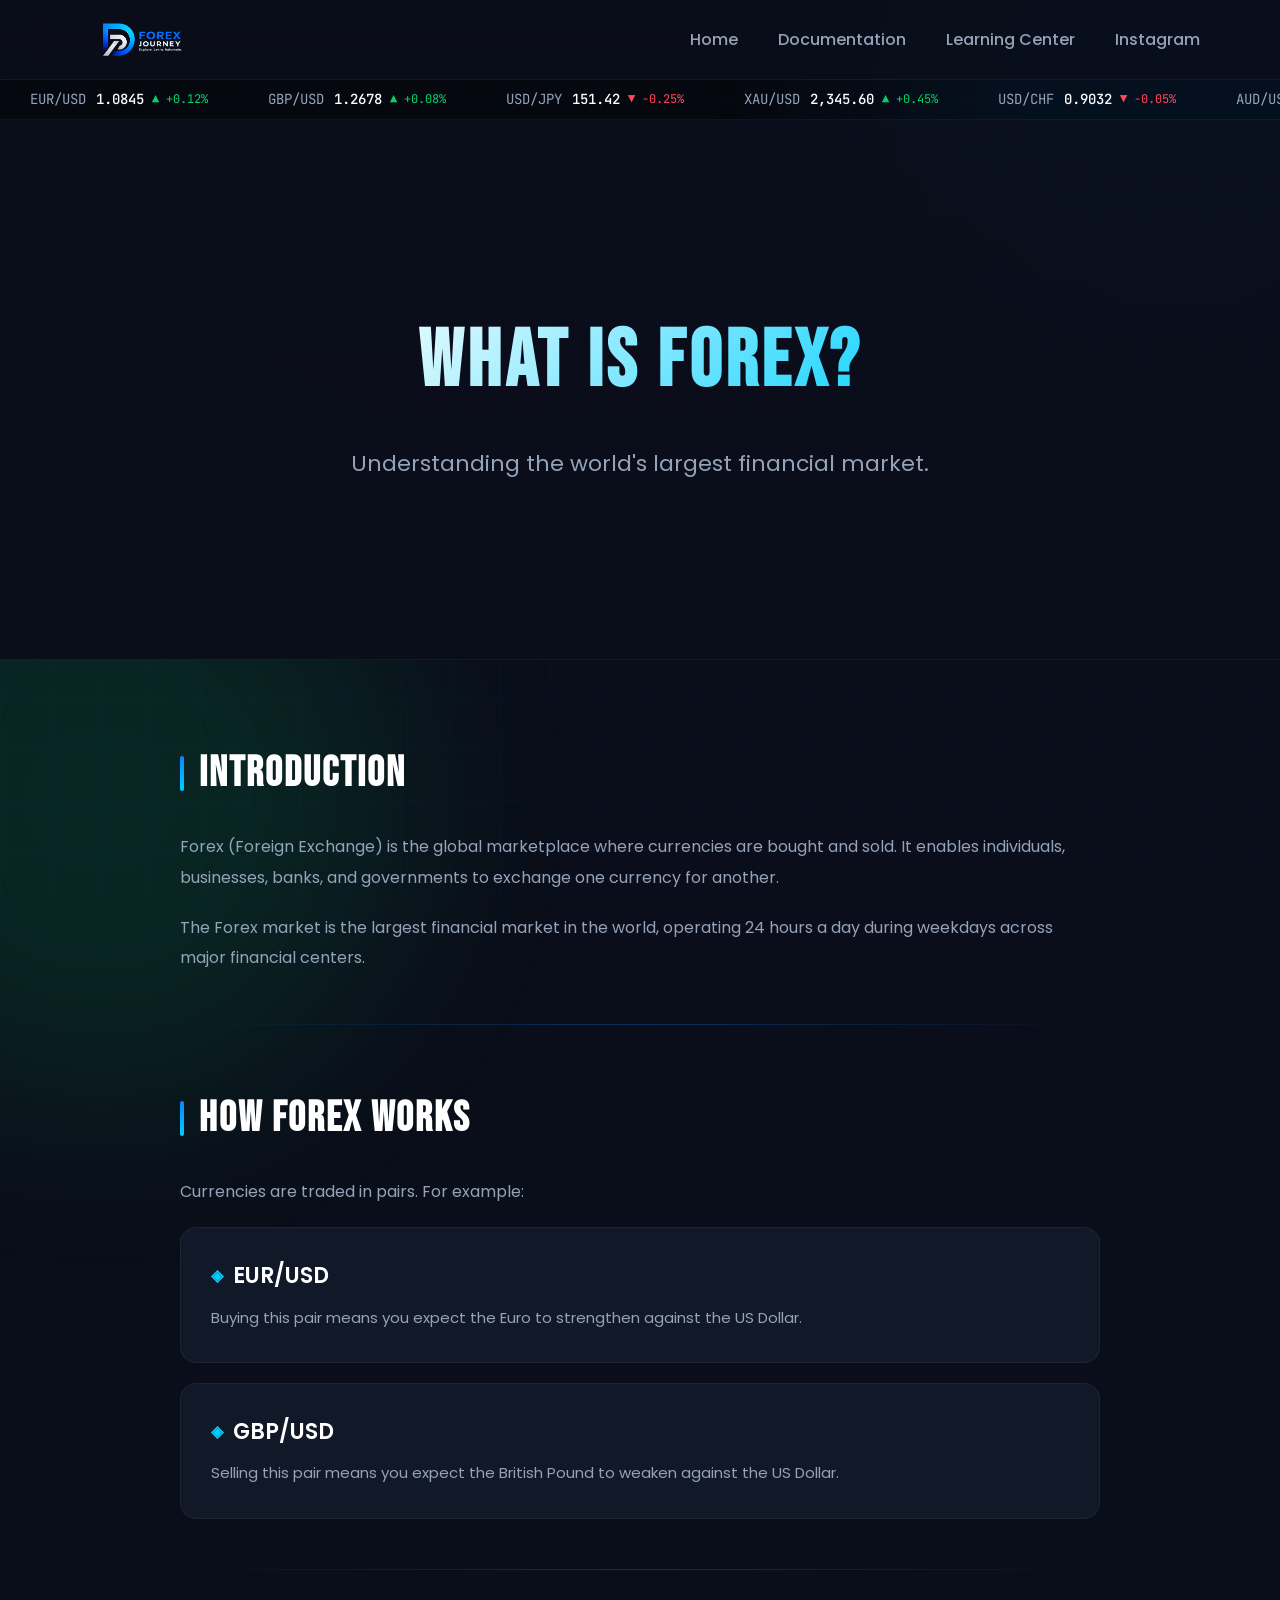
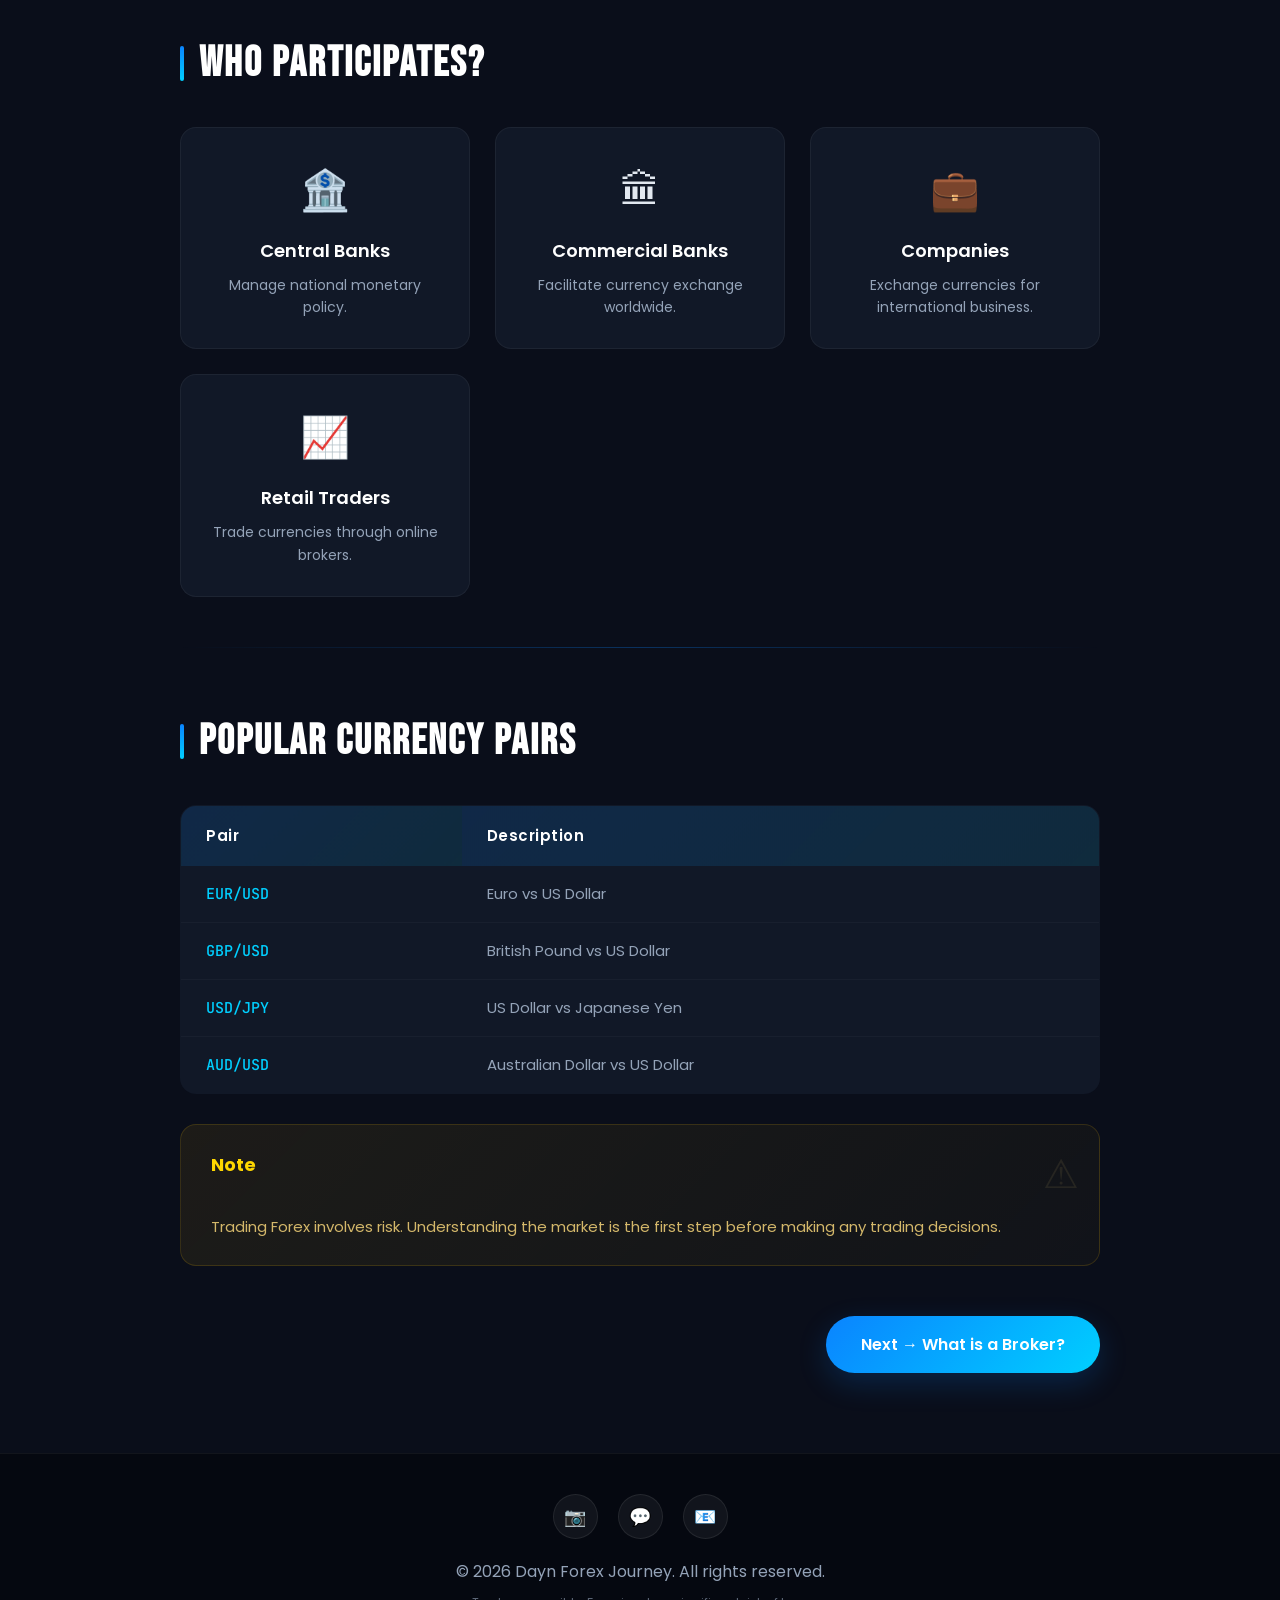
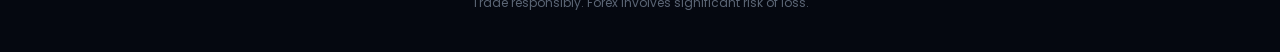
==== commit 16c8b70c: "Update index.html" ====
--- a/index.html
+++ b/index.html
@@ -631,7 +631,6 @@
     <nav>
         <a href="index.html" class="logo">
             <img src="logo.png" alt="Dayn Forex Logo">
-            <span>DAYN FOREX</span>
         </a>
 
         <ul class="nav-links">
